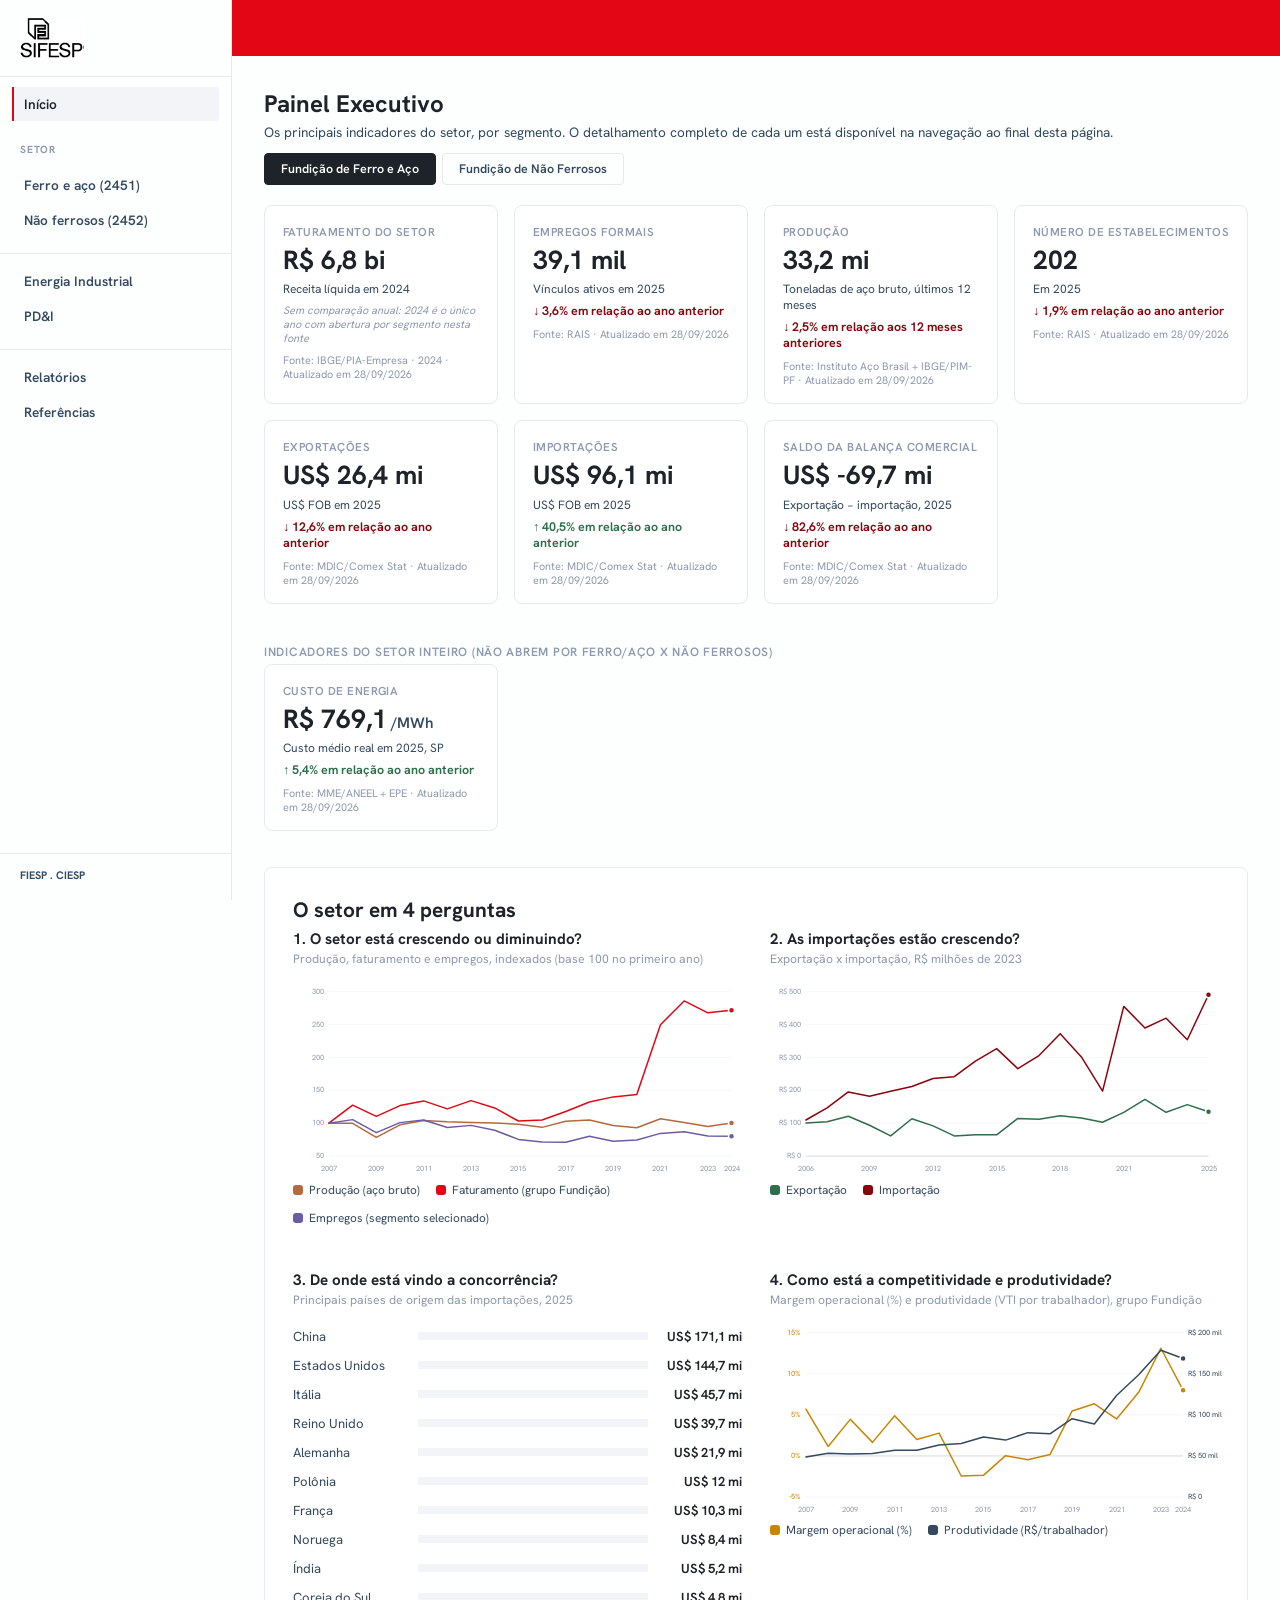
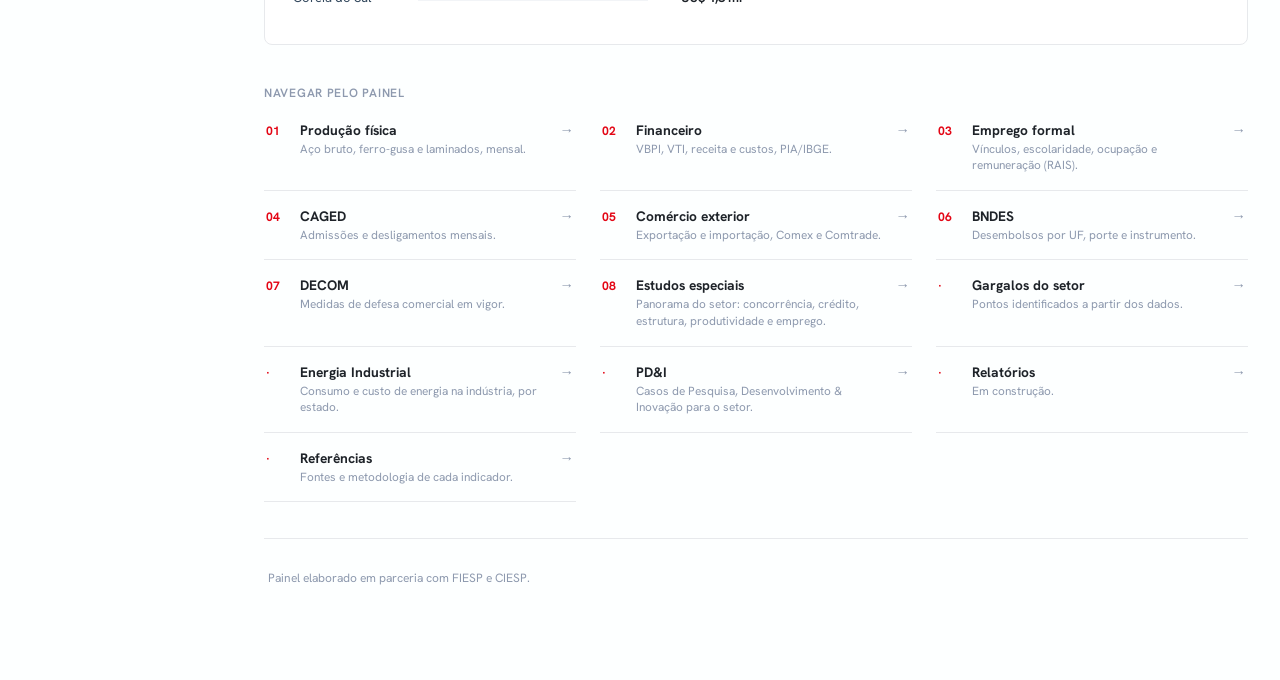
==== index.html @ 735c7531 "Produção física do 2452 passa a ser alumínio primário (ABAL), não aço Antes, a seção "01 Produção fí" ====
<!doctype html>
<html lang="pt-BR">
<head>
<meta charset="utf-8">
<meta name="viewport" content="width=device-width, initial-scale=1">
<title>Painel do Setor de Fundição (CNAE 2451/2452)</title>
<meta name="description" content="Painel executivo do setor de fundição no Brasil: produção, emprego, financeiro, comércio exterior, energia, BNDES e DECOM.">
<link rel="stylesheet" href="css/style.css">
</head>
<body>

<div class="app-shell">
<aside class="sidebar">
  <div class="sidebar-brand">
    <img src="assets/logos/logo-sifesp.png" alt="SIFESP">
  </div>

  <nav class="sidebar-nav" id="view-tabs" role="tablist" aria-label="Navegação principal">
    <button type="button" data-view="home" class="active" role="tab" aria-selected="true">Início</button>
  </nav>

  <div class="sidebar-section-label">Setor</div>
  <nav class="sidebar-nav sidebar-nav-sector" id="sector-tabs" role="tablist" aria-label="Setor">
    <button type="button" data-view="2451" role="tab" aria-selected="false">Ferro e aço (2451)</button>
    <button type="button" data-view="2452" role="tab" aria-selected="false">Não ferrosos (2452)</button>
  </nav>

  <div class="sidebar-section-label" id="section-nav-label">Nesta seção</div>
  <nav class="sidebar-nav sidebar-nav-sections" id="section-nav">
    <button type="button" data-target="block-producao">01 · Produção física</button>
    <button type="button" data-target="block-financeiro">02 · Financeiro</button>
    <button type="button" data-target="block-emprego">03 · Emprego formal</button>
    <button type="button" data-target="block-caged">04 · CAGED</button>
    <button type="button" data-target="block-comex">05 · Comércio exterior</button>
    <button type="button" data-target="block-bndes">06 · BNDES</button>
    <button type="button" data-target="block-decom">07 · DECOM</button>
    <button type="button" data-target="block-estudos-especiais">08 · Estudos especiais</button>
    <button type="button" data-target="block-gargalos">Gargalos do setor</button>
  </nav>

  <nav class="sidebar-nav sidebar-nav-foot" id="foot-tabs-top" role="tablist" aria-label="Outras seções">
    <button type="button" data-view="energia-industrial" role="tab" aria-selected="false">Energia Industrial</button>
    <button type="button" data-view="pdi" role="tab" aria-selected="false">PD&amp;I</button>
  </nav>

  <div class="sidebar-section-label" id="pdi-section-nav-label">Nesta seção</div>
  <nav class="sidebar-nav sidebar-nav-sections" id="pdi-section-nav">
    <button type="button" data-target="pdi-fundicao">01 · Fundição</button>
  </nav>

  <nav class="sidebar-nav sidebar-nav-foot" id="foot-tabs-bottom" role="tablist" aria-label="Mais seções">
    <button type="button" data-view="relatorios" role="tab" aria-selected="false">Relatórios</button>
    <button type="button" data-view="referencias" role="tab" aria-selected="false">Referências</button>
  </nav>

  <div class="sidebar-credit"><strong>FIESP . CIESP</strong></div>
</aside>

<div class="main-col">
<header class="site-header"></header>

<div class="wrap">

<div id="home-view">
  <div class="exec-header">
    <div>
      <h1>Painel Executivo</h1>
      <p>Os principais indicadores do setor, por segmento. O detalhamento completo de cada um está disponível na navegação ao final desta página.</p>
    </div>
    <div class="exec-seg-toggle" id="exec-seg-toggle" role="tablist" aria-label="Segmento do Painel Executivo">
      <button type="button" class="exec-seg-btn" data-seg="2451" role="tab">Fundição de Ferro e Aço</button>
      <button type="button" class="exec-seg-btn" data-seg="2452" role="tab">Fundição de Não Ferrosos</button>
    </div>
  </div>

  <div class="kpi-grid" id="exec-kpi-grid"></div>

  <div class="exec-menu-title">Indicadores do setor inteiro (não abrem por ferro/aço x não ferrosos)</div>
  <div class="kpi-grid" id="exec-kpi-grid-geral"></div>

  <div class="section" id="exec-charts-section">
    <div class="section-header"><h2>O setor em 4 perguntas</h2></div>
    <div class="exhibit-grid">
      <div class="exhibit">
        <div id="exec-chart-crescimento"></div>
        <div class="exhibit-caption">
          <div class="exhibit-title">1. O setor está crescendo ou diminuindo?</div>
          <div class="exhibit-sub">Produção, faturamento e empregos, indexados (base 100 no primeiro ano)</div>
        </div>
      </div>
      <div class="exhibit">
        <div id="exec-chart-comex"></div>
        <div class="exhibit-caption">
          <div class="exhibit-title">2. As importações estão crescendo?</div>
          <div class="exhibit-sub">Exportação x importação, R$ milhões de 2023</div>
        </div>
      </div>
      <div class="exhibit">
        <div id="exec-chart-paises-imp"></div>
        <div class="exhibit-caption">
          <div class="exhibit-title">3. De onde está vindo a concorrência?</div>
          <div class="exhibit-sub" id="exec-chart-paises-imp-sub">Principais países de origem das importações</div>
        </div>
      </div>
      <div class="exhibit">
        <div id="exec-chart-margem"></div>
        <div class="exhibit-caption">
          <div class="exhibit-title">4. Como está a competitividade e produtividade?</div>
          <div class="exhibit-sub">Margem operacional (%) e produtividade (VTI por trabalhador), grupo Fundição</div>
        </div>
      </div>
    </div>
  </div>

  <div class="exec-menu-title">Navegar pelo painel</div>
  <div class="sector-section-list" id="exec-nav-menu"></div>
</div><!-- /#home-view -->

<div id="data-view" hidden>

  <div class="sector-summary" id="sector-summary">
    <div class="sector-section-list" id="sector-section-list"></div>
  </div>

  <!-- ============ 01. PRODUÇÃO FÍSICA ============ -->
  <section class="section" id="block-producao">
    <div class="section-header">
      <span class="section-num">01</span>
      <h2>Produção física</h2>
      <a class="section-download" id="download-producao" href="data/downloads/Producao_Fisica_2451.xlsx" download>⬇ Baixar dados (Excel)</a>
    </div>
    <p class="section-note" id="producao-section-note">Dado nacional (IBGE/PIM-PF e Instituto Aço Brasil), sem abertura por estado.</p>
    <div class="caption-meta" id="section-caption-producao"></div>
    <div class="block-filter">
      <div class="block-filter-item">
        <span>Período</span>
        <select id="producao-lo-select"></select>
        <span class="period-dash">–</span>
        <select id="producao-hi-select"></select>
      </div>
      <button type="button" class="block-filter-clear" id="producao-clear">Limpar</button>
    </div>
    <div class="exhibit-grid">
      <div class="exhibit">
        <div id="chart-producao-acogusa"></div>
        <div class="exhibit-caption">
          <div class="exhibit-title" id="producao-acogusa-title">Aço bruto, ferro-gusa e laminados</div>
          <div class="exhibit-sub" id="producao-acogusa-sub">Toneladas por mês, Instituto Aço Brasil. Ferro-gusa só a partir de fev/09</div>
        </div>
      </div>
      <div class="exhibit">
        <div id="chart-producao-dessaz"></div>
        <div class="exhibit-caption">
          <div class="exhibit-title" id="producao-dessaz-title">Aço bruto: mês a mês vs. sem efeito sazonal</div>
          <div class="exhibit-sub" id="producao-dessaz-sub">Toneladas / mês. "Sem efeito sazonal" remove variações que se repetem todo ano (ex: férias, fim de ano), pra comparar mês a mês sem esse ruído</div>
        </div>
      </div>
      <div class="exhibit">
        <div id="chart-producao-indice"></div>
        <div class="exhibit-caption">
          <div class="exhibit-title">Índice de produção da metalurgia</div>
          <div class="exhibit-sub">Base 100, recessões (CODACE/FGV) sombreadas. Indústria de metalurgia como um todo (IBGE), não é exclusivo de ferro/aço ou não ferrosos</div>
        </div>
      </div>
      <div class="exhibit" id="producao-razao-wrap">
        <div id="chart-producao-razao"></div>
        <div class="exhibit-caption">
          <div class="exhibit-title">Razão laminados / aço bruto</div>
          <div class="exhibit-sub">%, mensal</div>
        </div>
      </div>
    </div>
    <div class="exhibit-block">
      <div id="table-producao"></div>
      <div class="exhibit-caption">
        <div class="exhibit-title" id="producao-table-title">Produção física mensal, série completa</div>
        <div class="exhibit-sub" id="producao-table-sub">Instituto Aço Brasil, mais recente primeiro, clique no cabeçalho para ordenar</div>
      </div>
    </div>
  </section>

  <!-- ============ 02. FINANCEIRO ============ -->
  <section class="section" id="block-financeiro">
    <div class="section-header">
      <span class="section-num">02</span>
      <h2>Financeiro</h2>
      <a class="section-download" href="data/downloads/Financeiro.xlsx" download>⬇ Baixar dados (Excel)</a>
    </div>
    <p class="section-note">Fonte: IBGE/PIA-Empresa, 2007–2024, sempre em série completa (sem filtro de período). A base "Fundição" (24.5) reúne 2451+2452 sem abertura entre eles; "Metalurgia" (24) é o grupo mais amplo.</p>
    <div class="caption-meta" id="section-caption-financeiro"></div>
    <div class="exhibit-grid">
      <div class="exhibit">
        <div id="chart-financeiro-vbpi-vti"></div>
        <div class="exhibit-caption">
          <div class="exhibit-title">VBPI x VTI</div>
          <div class="exhibit-sub">Grupo Fundição (24.5), R$ mil, eixos independentes</div>
        </div>
      </div>
      <div class="exhibit">
        <div id="chart-financeiro-participacao"></div>
        <div class="exhibit-caption">
          <div class="exhibit-title">Participação da Fundição na Metalurgia</div>
          <div class="exhibit-sub">% da receita líquida de 24.5 dentro de 24</div>
        </div>
      </div>
      <div class="exhibit">
        <div id="chart-financeiro-produtividade"></div>
        <div class="exhibit-caption">
          <div class="exhibit-title">Produtividade</div>
          <div class="exhibit-sub">VTI / pessoal ocupado (R$ mil por trabalhador)</div>
        </div>
      </div>
      <div class="exhibit">
        <div id="chart-financeiro-receita-custos"></div>
        <div class="exhibit-caption">
          <div class="exhibit-title">Receita líquida x custos totais</div>
          <div class="exhibit-sub">Grupo Fundição (24.5), anual</div>
        </div>
      </div>
      <div class="exhibit">
        <div id="chart-financeiro-waterfall"></div>
        <div class="exhibit-caption">
          <div class="exhibit-title" id="financeiro-waterfall-title">Decomposição de custos</div>
          <div class="exhibit-sub">Matérias-primas + pessoal + outros = custo total</div>
        </div>
      </div>
    </div>
    <div class="exhibit-block">
      <div id="table-financeiro"></div>
      <div class="exhibit-caption">
        <div class="exhibit-title">Indicadores financeiros anuais, Fundição (24.5)</div>
        <div class="exhibit-sub">2007–2024, valores correntes, clique no cabeçalho para ordenar</div>
      </div>
    </div>
    <div class="exhibit-block">
      <div id="table-financeiro-por-cnae"></div>
      <div class="exhibit-caption">
        <div class="exhibit-title">Ferro e aço (2451) x Não ferrosos (2452)</div>
        <div class="exhibit-sub">2024, valores correntes — primeira vez com essa abertura por classe (demais anos só têm o grupo 24.5 combinado)</div>
      </div>
    </div>
  </section>

  <!-- ============ 03. EMPREGO FORMAL (RAIS) ============ -->
  <section class="section" id="block-emprego">
    <div class="section-header">
      <span class="section-num">03</span>
      <h2>Emprego formal (RAIS)</h2>
      <a class="section-download" id="download-emprego" href="data/downloads/Emprego_2451.xlsx" download>⬇ Baixar dados (Excel)</a>
    </div>
    <p class="section-note">A partir de 2022 a metodologia de coleta mudou (base eSocial); perfis detalhados (escolaridade, ocupação, tempo de emprego) têm quebra de série entre 2021 e 2022. Clique numa barra do ranking por UF para adicionar aquele estado ao filtro abaixo.</p>
    <div class="caption-meta" id="section-caption-emprego"></div>
    <div class="block-filter">
      <div class="block-filter-item">
        <span>Período</span>
        <select id="emprego-lo-select"></select>
        <span class="period-dash">–</span>
        <select id="emprego-hi-select"></select>
      </div>
      <div class="block-filter-item">
        <span>Estados</span>
        <div class="multiselect" id="emprego-uf-multiselect">
          <button type="button" class="multiselect-btn" id="emprego-uf-btn" aria-haspopup="listbox" aria-expanded="false"></button>
          <div class="multiselect-panel" id="emprego-uf-panel" hidden></div>
        </div>
      </div>
      <button type="button" class="block-filter-clear" id="emprego-clear">Limpar</button>
    </div>
    <div class="exhibit-grid">
      <div class="exhibit">
        <div id="chart-emprego-rais"></div>
        <div class="exhibit-caption">
          <div class="exhibit-title">Vínculos empregatícios por ano</div>
          <div class="exhibit-sub">RAIS, 2006 a 2025</div>
        </div>
      </div>
      <div class="exhibit">
        <div id="rank-emprego-uf"></div>
        <div class="exhibit-caption">
          <div class="exhibit-title">Ranking de vínculos por UF</div>
          <div class="exhibit-sub" id="emprego-uf-sub">Ano mais recente</div>
        </div>
      </div>
      <div class="exhibit">
        <div id="chart-emprego-razao"></div>
        <div class="exhibit-caption">
          <div class="exhibit-title">Tamanho médio do estabelecimento</div>
          <div class="exhibit-sub">Vínculos por estabelecimento</div>
        </div>
      </div>
      <div class="exhibit">
        <div id="rank-emprego-escolaridade"></div>
        <div class="exhibit-caption">
          <div class="exhibit-title">Escolaridade, retrato</div>
          <div class="exhibit-sub" id="emprego-escolaridade-sub">Retrato do último ano</div>
        </div>
      </div>
      <div class="exhibit">
        <div id="rank-emprego-ocupacao"></div>
        <div class="exhibit-caption">
          <div class="exhibit-title">Principais ocupações</div>
          <div class="exhibit-sub" id="emprego-ocupacao-sub">Retrato do último ano</div>
        </div>
      </div>
      <div class="exhibit">
        <div id="chart-emprego-tempo"></div>
        <div class="exhibit-caption">
          <div class="exhibit-title">Tempo de emprego</div>
          <div class="exhibit-sub">Curta duração (&lt;12m) x longa duração (≥12m)</div>
        </div>
      </div>
      <div class="exhibit">
        <div id="chart-emprego-remuneracao"></div>
        <div class="exhibit-caption">
          <div class="exhibit-title">Remuneração média: nominal x real</div>
          <div class="exhibit-sub">Real deflacionado pelo IPCA (dezembro de cada ano)</div>
        </div>
      </div>
      <div class="exhibit">
        <div id="chart-emprego-tamanho"></div>
        <div class="exhibit-caption">
          <div class="exhibit-title">Composição por faixa de tamanho</div>
          <div class="exhibit-sub">Vínculos por porte de estabelecimento, ao longo do tempo</div>
        </div>
      </div>
      <div class="exhibit">
        <div id="chart-emprego-escolaridade-evolucao"></div>
        <div class="exhibit-caption">
          <div class="exhibit-title">Escolaridade, evolução</div>
          <div class="exhibit-sub">Composição ao longo do tempo</div>
        </div>
      </div>
      <div class="exhibit">
        <div id="chart-emprego-ocupacao-donut"></div>
        <div class="exhibit-caption">
          <div class="exhibit-title">Top ocupações vs. outras</div>
          <div class="exhibit-sub">Participação no total de vínculos</div>
        </div>
      </div>
    </div>
    <div class="exhibit-block">
      <div id="table-emprego-uf"></div>
      <div class="exhibit-caption">
        <div class="exhibit-title">Vínculos por UF, todos os estados</div>
        <div class="exhibit-sub" id="emprego-uf-table-sub">Ano mais recente</div>
      </div>
    </div>
    <div class="exhibit-block">
      <div id="table-emprego-ocupacao-detalhada"></div>
      <div class="exhibit-caption">
        <div class="exhibit-title">Ocupações detalhadas, retrato do último ano</div>
        <div class="exhibit-sub" id="emprego-ocupacao-detalhada-sub">RAIS, sem agrupamento (mais granular que o ranking acima), clique no cabeçalho para ordenar</div>
      </div>
    </div>
  </section>

  <!-- ============ 04. CAGED ============ -->
  <section class="section" id="block-caged">
    <div class="section-header">
      <span class="section-num">04</span>
      <h2>CAGED: dinâmica de curto prazo</h2>
      <a class="section-download" id="download-caged" href="data/downloads/CAGED_2451.xlsx" download>⬇ Baixar dados (Excel)</a>
    </div>
    <p class="section-note" id="caged-coverage-note">Dado mês a mês (admissões e desligamentos) — mais detalhado no tempo do que a RAIS, que só fecha uma vez por ano.</p>
    <div class="caption-meta" id="section-caption-caged"></div>
    <div class="block-filter">
      <div class="block-filter-item">
        <span>Período</span>
        <select id="caged-lo-select"></select>
        <span class="period-dash">–</span>
        <select id="caged-hi-select"></select>
      </div>
      <div class="block-filter-item">
        <span>Estados</span>
        <div class="multiselect" id="caged-uf-multiselect">
          <button type="button" class="multiselect-btn" id="caged-uf-btn" aria-haspopup="listbox" aria-expanded="false"></button>
          <div class="multiselect-panel" id="caged-uf-panel" hidden></div>
        </div>
      </div>
      <button type="button" class="block-filter-clear" id="caged-clear">Limpar</button>
    </div>
    <div class="exhibit-grid">
      <div class="exhibit">
        <div id="chart-caged-saldo"></div>
        <div class="exhibit-caption">
          <div class="exhibit-title">Saldo líquido mensal</div>
          <div class="exhibit-sub">Admissões − desligamentos</div>
        </div>
      </div>
      <div class="exhibit">
        <div id="chart-caged-movimentacao"></div>
        <div class="exhibit-caption">
          <div class="exhibit-title">Admissões x desligamentos</div>
          <div class="exhibit-sub">Valores absolutos por mês</div>
        </div>
      </div>
      <div class="exhibit">
        <div id="chart-caged-tipo"></div>
        <div class="exhibit-caption">
          <div class="exhibit-title">Composição dos desligamentos</div>
          <div class="exhibit-sub">Por tipo de movimentação, período todo</div>
        </div>
      </div>
      <div class="exhibit">
        <div id="chart-caged-massa-salarial"></div>
        <div class="exhibit-caption">
          <div class="exhibit-title">Massa salarial mensal</div>
          <div class="exhibit-sub">Soma dos salários de admitidos/desligados no mês, até dez/2019</div>
        </div>
        <p class="filter-note">Série descontinuada em dez/2019: a partir de jan/2020 esse campo cai ~98% na fonte e não se recupera — provável efeito da transição pro novo CAGED (eSocial), não uma queda real na massa salarial do setor. O saldo de contratações ao lado, da mesma fonte, não mostra essa quebra.</p>
      </div>
      <div class="exhibit">
        <div id="chart-caged-massa-salarial-novo"></div>
        <div class="exhibit-caption">
          <div class="exhibit-title">Massa salarial mensal (novo CAGED)</div>
          <div class="exhibit-sub">A partir de jan/2020, escala própria — não comparável ao gráfico anterior</div>
        </div>
        <p class="filter-note">Mesma métrica, metodologia diferente da fonte (novo CAGED/eSocial) e ~2 ordens de grandeza menor. Mostrado em escala própria só pra não deixar esse período sem nenhum retrato.</p>
      </div>
      <div class="exhibit">
        <div id="rank-caged-saldo-uf"></div>
        <div class="exhibit-caption">
          <div class="exhibit-title">Saldo acumulado por UF</div>
          <div class="exhibit-sub">Somado no período coberto pelo CAGED</div>
        </div>
      </div>
    </div>
    <div class="exhibit-block">
      <div id="table-caged-uf"></div>
      <div class="exhibit-caption">
        <div class="exhibit-title">Saldo líquido acumulado por UF, todos os estados</div>
        <div class="exhibit-sub">Somado no período selecionado no filtro acima</div>
      </div>
    </div>
  </section>

  <!-- ============ 05. COMÉRCIO EXTERIOR ============ -->
  <section class="section" id="block-comex">
    <div class="section-header">
      <span class="section-num">05</span>
      <h2>Comércio exterior</h2>
      <a class="section-download" id="download-comex" href="data/downloads/Comercio_Exterior_2451.xlsx" download>⬇ Baixar dados (Excel)</a>
    </div>
    <p class="section-note">O gráfico de exportação x importação segue o estado escolhido abaixo (ou clique numa barra do ranking por UF para trocar).</p>
    <div class="caption-meta" id="section-caption-comex"></div>
    <p class="filter-note" id="comex-metodologia-note" style="display:none"></p>
    <div class="block-filter">
      <div class="block-filter-item">
        <span>Período</span>
        <select id="comex-lo-select"></select>
        <span class="period-dash">–</span>
        <select id="comex-hi-select"></select>
      </div>
      <div class="block-filter-item">
        <span>Estado</span>
        <select id="comex-uf-select"></select>
      </div>
      <button type="button" class="block-filter-clear" id="comex-clear">Limpar</button>
    </div>
    <div class="exhibit-grid">
      <div class="exhibit">
        <div id="chart-comex-balanca"></div>
        <div class="exhibit-caption">
          <div class="exhibit-title">Balança comercial</div>
          <div class="exhibit-sub" id="comex-balanca-sub">Exportação, importação e saldo, em milhões de R$ de 2023, Brasil</div>
        </div>
      </div>
      <div class="exhibit">
        <div id="chart-comex-brasil"></div>
        <div class="exhibit-caption">
          <div class="exhibit-title">Exportação x importação</div>
          <div class="exhibit-sub" id="comex-foco-sub">US$ FOB por ano, estado em foco</div>
        </div>
        <p class="filter-note" id="comex-uf-note"></p>
      </div>
      <div class="exhibit">
        <div id="chart-comex-brasil-kg"></div>
        <div class="exhibit-caption">
          <div class="exhibit-title">Exportação x importação</div>
          <div class="exhibit-sub">Brasil, quilograma líquido por ano</div>
        </div>
      </div>
      <div class="exhibit">
        <div id="chart-comex-participacao-mundial"></div>
        <div class="exhibit-caption">
          <div class="exhibit-title">Participação do Brasil no mundo</div>
          <div class="exhibit-sub">% das exportações mundiais do setor (Comtrade)</div>
        </div>
      </div>
      <div class="exhibit">
        <div id="chart-comex-mundo"></div>
        <div class="exhibit-caption">
          <div class="exhibit-title">Brasil no comércio mundial</div>
          <div class="exhibit-sub">Contexto global (Comtrade), eixos independentes (Brasil em milhões, mundo em bilhões)</div>
        </div>
      </div>
      <div class="exhibit">
        <div id="chart-comex-top-paises-tempo"></div>
        <div class="exhibit-caption">
          <div class="exhibit-title">Top destinos de exportação</div>
          <div class="exhibit-sub">Participação por país ao longo do tempo</div>
        </div>
      </div>
      <div class="exhibit">
        <div id="chart-comex-top-paises-imp-tempo"></div>
        <div class="exhibit-caption">
          <div class="exhibit-title">Top origens de importação</div>
          <div class="exhibit-sub">Participação por país ao longo do tempo</div>
        </div>
      </div>
      <div class="exhibit">
        <div id="rank-comex-paises"></div>
        <div class="exhibit-caption">
          <div class="exhibit-title">Principais destinos de exportação</div>
          <div class="exhibit-sub" id="comex-paises-sub">Para onde o Brasil mais exporta, último ano completo</div>
        </div>
      </div>
      <div class="exhibit">
        <div id="rank-comex-paises-imp"></div>
        <div class="exhibit-caption">
          <div class="exhibit-title">Principais origens de importação</div>
          <div class="exhibit-sub" id="comex-paises-imp-sub">De onde o Brasil mais importa, último ano completo</div>
        </div>
      </div>
      <div class="exhibit">
        <div id="rank-comex-uf"></div>
        <div class="exhibit-caption">
          <div class="exhibit-title">Ranking de exportação por UF</div>
          <div class="exhibit-sub" id="comex-uf-rank-sub">UF de origem do produto, último ano completo. Clique numa barra para trocar o foco.</div>
        </div>
      </div>
    </div>
    <div class="exhibit-block">
      <div id="table-comex-paises"></div>
      <div class="exhibit-caption">
        <div class="exhibit-title">Exportação e importação por país parceiro</div>
        <div class="exhibit-sub" id="comex-paises-table-sub">Ano mais recente</div>
      </div>
    </div>
    <div class="exhibit-block">
      <div id="table-comex-uf"></div>
      <div class="exhibit-caption">
        <div class="exhibit-title">Exportação e importação por UF de origem do produto</div>
        <div class="exhibit-sub" id="comex-uf-table-sub">Ano mais recente</div>
      </div>
    </div>
    <div class="exhibit-block" id="comex-ncm-wrap">
      <h4 style="font-size:0.75rem;margin:12px 0 4px;color:var(--text-primary);text-transform:uppercase;letter-spacing:0.06em;">Produtos e preço médio</h4>
      <p class="section-note" style="margin-bottom:16px;" id="comex-ncm-note">Preço médio = valor exportado ou importado dividido pelo peso líquido, por código NCM.</p>
    </div>
    <div class="exhibit-grid">
      <div class="exhibit">
        <div id="table-comex-ncm-exp"></div>
        <div class="exhibit-caption">
          <div class="exhibit-title">Principais produtos exportados</div>
          <div class="exhibit-sub" id="comex-ncm-exp-sub">Por código NCM, ano mais recente completo</div>
        </div>
      </div>
      <div class="exhibit">
        <div id="table-comex-ncm-imp"></div>
        <div class="exhibit-caption">
          <div class="exhibit-title">Principais produtos importados</div>
          <div class="exhibit-sub" id="comex-ncm-imp-sub">Por código NCM, ano mais recente completo</div>
        </div>
      </div>
      <div class="exhibit">
        <div id="chart-comex-preco-medio"></div>
        <div class="exhibit-caption">
          <div class="exhibit-title">Preço médio ao longo do tempo</div>
          <div class="exhibit-sub">US$ por quilo, exportação x importação</div>
        </div>
      </div>
    </div>
  </section>

  <!-- ============ 06. BNDES ============ -->
  <section class="section" id="block-bndes">
    <div class="section-header">
      <span class="section-num">06</span>
      <h2>BNDES</h2>
      <a class="section-download" id="download-bndes" href="data/downloads/BNDES_2451.xlsx" download>⬇ Baixar dados (Excel)</a>
    </div>
    <p class="section-note">Desembolsos já são específicos do segmento selecionado (2451/2452). Sempre em série completa (2002-2026), sem filtro de período ou estado — o BNDES não desembolsa o mesmo valor em todo estado, então o ranking por UF abaixo já mostra o retrato real, sem precisar recortar por período.</p>
    <div class="caption-meta" id="section-caption-bndes"></div>
    <div class="exhibit-grid">
      <div class="exhibit">
        <div id="chart-bndes-ano"></div>
        <div class="exhibit-caption">
          <div class="exhibit-title">Desembolsos do BNDES</div>
          <div class="exhibit-sub">Total nacional por ano</div>
        </div>
      </div>
      <div class="exhibit">
        <div id="rank-bndes-uf"></div>
        <div class="exhibit-caption">
          <div class="exhibit-title">Ranking por estado</div>
          <div class="exhibit-sub">Acumulado no período todo</div>
        </div>
      </div>
      <div class="exhibit">
        <div id="chart-bndes-porte"></div>
        <div class="exhibit-caption">
          <div class="exhibit-title">Desembolso por porte ao longo do tempo</div>
          <div class="exhibit-sub">Composição anual: grande, média, pequena, micro</div>
        </div>
      </div>
      <div class="exhibit">
        <div id="chart-bndes-concentracao"></div>
        <div class="exhibit-caption">
          <div class="exhibit-title">Concentração por porte</div>
          <div class="exhibit-sub" id="bndes-concentracao-sub">Acumulado no período todo</div>
        </div>
      </div>
    </div>
    <div class="exhibit-block">
      <div id="table-bndes"></div>
      <div class="exhibit-caption">
        <div class="exhibit-title">Desembolsos por ano, porte e instrumento</div>
        <div class="exhibit-sub">Clique no cabeçalho para ordenar, mostrando os maiores primeiro</div>
      </div>
    </div>
    <div class="exhibit-block">
      <div id="table-bndes-uf"></div>
      <div class="exhibit-caption">
        <div class="exhibit-title">Desembolsos por UF, todos os estados</div>
        <div class="exhibit-sub">Acumulado no período todo</div>
      </div>
    </div>
  </section>

  <!-- ============ 07. DECOM ============ -->
  <section class="section" id="block-decom">
    <div class="section-header">
      <span class="section-num">07</span>
      <h2>DECOM</h2>
      <a class="section-download" href="data/downloads/DECOM_2451.xlsx" download>⬇ Baixar dados (Excel)</a>
    </div>
    <p class="section-note">Fonte: DECOM/GECEX. Base específica de ferro e aço (2451); não há processos catalogados para não ferrosos (2452) nesta fonte.</p>
    <div class="caption-meta" id="section-caption-decom"></div>
    <div class="exhibit-block" id="decom-wrap">
      <div id="table-decom"></div>
      <div class="exhibit-caption">
        <div class="exhibit-title">Processos de defesa comercial</div>
        <div class="exhibit-sub">NCM, país, status e resolução de referência</div>
      </div>
      <p class="decom-highlight" id="decom-highlight"></p>
    </div>
    <p class="filter-note" id="decom-not-available" style="display:none">Não há medidas de defesa comercial específicas para não ferrosos (2452) nesta base; a tabela acima é de ferro e aço (2451).</p>
  </section>

  <!-- ============ 08. ESTUDOS ESPECIAIS ============ -->
  <section class="section" id="block-estudos-especiais">
    <div class="section-header">
      <span class="section-num">08</span>
      <h2>Estudos especiais</h2>
    </div>
    <p class="section-note">Panorama do setor, com os mesmos dados usados no restante deste painel (RAIS, Comex, BNDES, PIA/IBGE).</p>
    <div class="caption-meta" id="section-caption-estudos-especiais"></div>

    <div class="pdi-cta">
      <h4>Panorama do setor</h4>
      <p class="pdi-note" id="ee-sumario-texto"></p>
      <ul class="pdi-list" id="ee-sumario-bullets"></ul>
    </div>

    <h4>Exposição à concorrência chinesa</h4>
    <p class="pdi-note" id="ee-analise-china"></p>
    <div class="exhibit-block">
      <div id="ee-chart-exposicao-china"></div>
      <div class="exhibit-caption">
        <div class="exhibit-title">Exposição ao choque de importação chinesa, por estado</div>
        <div class="exhibit-sub">Peso do estado no emprego do setor x variação da participação chinesa nas importações, do primeiro ao último ano disponível</div>
      </div>
    </div>
    <p class="pdi-note" id="ee-evidence-china"></p>

    <h4>Crédito, investimento e emprego</h4>
    <p class="pdi-note" id="ee-analise-bndes"></p>
    <div class="exhibit-block">
      <div id="ee-chart-bndes-percapita"></div>
      <div class="exhibit-caption">
        <div class="exhibit-title">Desembolso do BNDES por vínculo, por estado</div>
        <div class="exhibit-sub">Acumulado 2002-2026 dividido pelos vínculos do ano mais recente, só estados com desembolso registrado</div>
      </div>
    </div>
    <p class="pdi-note" id="ee-evidence-bndes"></p>

    <h4>Estrutura do setor: porte e exportação</h4>
    <p class="pdi-note" id="ee-analise-melitz"></p>
    <div class="exhibit-grid">
      <div class="exhibit">
        <div id="ee-chart-porte"></div>
        <div class="exhibit-caption">
          <div class="exhibit-title">Estabelecimentos por porte</div>
          <div class="exhibit-sub">Ano mais recente disponível na RAIS</div>
        </div>
      </div>
      <div class="exhibit">
        <div id="ee-chart-export-uf"></div>
        <div class="exhibit-caption">
          <div class="exhibit-title">Quem exporta: estados com maior valor exportado</div>
          <div class="exhibit-sub">US$ FOB, ano mais recente, só estados com exportação registrada</div>
        </div>
      </div>
    </div>
    <p class="pdi-note" id="ee-evidence-melitz"></p>

    <h4>Produtividade</h4>
    <p class="pdi-note" id="ee-analise-produtividade"></p>
    <div class="exhibit-block">
      <div id="ee-chart-produtividade"></div>
      <div class="exhibit-caption">
        <div class="exhibit-title">Produtividade da Fundição (24.5) ao longo do tempo</div>
        <div class="exhibit-sub">VTI por pessoal ocupado, PIA/IBGE. Fundição combina 2451+2452 nesta fonte.</div>
      </div>
    </div>
    <p class="pdi-note" id="ee-evidence-produtividade"></p>

    <h4>Produção e emprego no longo prazo</h4>
    <p class="pdi-note" id="ee-analise-rodrik"></p>
    <div class="exhibit-block">
      <div id="ee-chart-producao-emprego"></div>
      <div class="exhibit-caption">
        <div class="exhibit-title">Produção e emprego, indexados (base 100)</div>
        <div class="exhibit-sub">Emprego do setor (RAIS) x produção física da metalurgia (IBGE, nível de divisão, não exclusiva de 2451/2452)</div>
      </div>
    </div>
    <p class="pdi-note" id="ee-evidence-rodrik"></p>
  </section>

  <!-- ============ GARGALOS ============ -->
  <section class="section" id="block-gargalos">
    <div class="section-header">
      <h2>Gargalos do setor</h2>
    </div>
    <div class="gargalos-list" id="gargalos-grid"></div>
  </section>

  <p class="dataview-sources">Dados consolidados de fontes públicas (IBGE, RAIS/CAGED, MDIC/Comex Stat, UN Comtrade, BNDES, DECOM/GECEX).</p>

</div><!-- /#data-view -->

<!-- ============ ENERGIA INDUSTRIAL ============ -->
<div id="energia-industrial-view" hidden>
  <div class="filter-row" id="ei-filter-row">
    <div class="filter-row-inner">
      <div class="filter-group">
        <label id="ei-uf-label">Estados</label>
        <div class="multiselect" id="ei-uf-multiselect">
          <button type="button" class="multiselect-btn" id="ei-uf-btn" aria-haspopup="listbox" aria-expanded="false"></button>
          <div class="multiselect-panel" id="ei-uf-panel" hidden></div>
        </div>
      </div>
      <div class="filter-group">
        <label id="ei-cnae-label">Setores (CNAE)</label>
        <div class="multiselect" id="ei-cnae-multiselect">
          <button type="button" class="multiselect-btn" id="ei-cnae-btn" aria-haspopup="listbox" aria-expanded="false"></button>
          <div class="multiselect-panel" id="ei-cnae-panel" hidden></div>
        </div>
      </div>
      <div class="filter-group">
        <label for="ei-period-lo-select">Período</label>
        <select id="ei-period-lo-select"></select>
        <span class="period-dash">–</span>
        <select id="ei-period-hi-select"></select>
      </div>
      <div class="filter-group">
        <button type="button" class="table-export-btn" id="ei-clear-filters">Limpar filtros</button>
      </div>
    </div>
  </div>
  <section class="section">
    <div class="section-header">
      <h2>Energia Industrial: consumo e custo de energia na indústria de transformação</h2>
      <a class="section-download" href="data/downloads/Energia_Industrial.xlsx" download>⬇ Baixar dados (Excel)</a>
    </div>
    <p class="section-note">27 estados + Brasil, 24 divisões da indústria de transformação (CNAE 10 a 33), jan/2012 a abr/2026. Estados e setores são multi-seleção; clique numa barra do ranking ou da composição para adicionar aquele item ao filtro correspondente. Custo em R$ constantes (deflacionado por IPCA). Consumo: EPE. Custo de energia: MME/ANEEL, Informativo Tarifário do Setor Elétrico. Classificação: IBGE/CONCLA (CNAE). Metodologia completa na aba Referências.</p>
    <div class="exhibit-grid">
      <div class="exhibit">
        <div id="chart-ei-consumo"></div>
        <div class="exhibit-caption">
          <div class="exhibit-title">Consumo de energia ao longo do tempo</div>
          <div class="exhibit-sub" id="ei-consumo-sub">MWh por mês, por estado selecionado</div>
        </div>
      </div>
      <div class="exhibit">
        <div id="rank-ei-custo-estados"></div>
        <div class="exhibit-caption">
          <div class="exhibit-title" id="ei-ranking-custo-title">Ranking de estados por custo de energia</div>
          <div class="exhibit-sub" id="ei-ranking-custo-sub">R$/MWh, do mais barato ao mais caro, SP em destaque</div>
        </div>
      </div>
      <div class="exhibit">
        <div id="rank-ei-composicao"></div>
        <div class="exhibit-caption">
          <div class="exhibit-title" id="ei-composicao-title">Participação do setor no consumo industrial</div>
          <div class="exhibit-sub" id="ei-composicao-sub">%, por estado, SP em destaque</div>
        </div>
      </div>
      <div class="exhibit">
        <div id="chart-ei-custo-tempo"></div>
        <div class="exhibit-caption">
          <div class="exhibit-title">Custo de energia ao longo do tempo</div>
          <div class="exhibit-sub" id="ei-custo-tempo-sub">R$/MWh, por estado selecionado</div>
        </div>
      </div>
    </div>
    <div class="exhibit-block">
      <div id="table-ei-dados"></div>
      <div class="exhibit-caption">
        <div class="exhibit-title">Dados filtrados</div>
        <div class="exhibit-sub">UF, setor, mês, consumo, custo, gasto e participação. Clique no cabeçalho para ordenar.</div>
      </div>
    </div>
  </section>
</div><!-- /#energia-industrial-view -->

<!-- ============ PD&I ============ -->
<div id="pdi-view" hidden>
  <div class="section-header">
    <h2>Pesquisa, Desenvolvimento &amp; Inovação</h2>
  </div>
  <p class="pdi-intro">Casos setoriais construídos em cima dos dados já tratados neste painel, para apoiar conversas de venda de projetos de PD&amp;I com empresas do setor. Hoje cobre fundição (CNAE 2451 e 2452); a estrutura fica pronta para receber outros setores conforme o painel crescer.</p>

  <section class="section" id="pdi-fundicao">
    <div class="section-header">
      <span class="section-num">01</span>
      <h2>Fundição · CNAE 2451 e 2452</h2>
    </div>
    <p class="section-note">Os números abaixo vêm das mesmas bases usadas no restante do painel (Comex Stat, Comtrade, RAIS, CAGED, PIA/IBGE, BNDES e Energia Industrial). É um roteiro para conversar com o dono de uma fundição, não um relatório definitivo sobre a empresa dele.</p>

    <h4>O que está mudando lá fora</h4>
    <p class="pdi-note">Ferro e aço (2451) e não ferrosos (2452) estão vivendo momentos diferentes. O 2451 cresceu na exportação até 2022 e desde então perdeu força; é também o mais exposto à concorrência chinesa, que responde por 30% a 40% do que o Brasil importa nessa categoria. Já o 2452 vem de uma recuperação lenta e constante desde 2016, com a China pesando bem menos nas importações (entre 14% e 15%). Nos dois casos, a fatia do Brasil no comércio mundial de peças fundidas é pequena, e no não ferroso ela vem caindo ano após ano.</p>
    <div class="exhibit-grid">
      <div class="exhibit">
        <div id="pdi-chart-china"></div>
        <div class="exhibit-caption">
          <div class="exhibit-title">Importação vinda da China</div>
          <div class="exhibit-sub">% do total importado, por CNAE, Comex Stat</div>
        </div>
      </div>
      <div class="exhibit">
        <div id="pdi-chart-exportacao"></div>
        <div class="exhibit-caption">
          <div class="exhibit-title">Exportação: ferro e aço x não ferrosos</div>
          <div class="exhibit-sub">US$ FOB por ano, Comex Stat (2026 é ano parcial)</div>
        </div>
      </div>
      <div class="exhibit">
        <div id="pdi-chart-mundial"></div>
        <div class="exhibit-caption">
          <div class="exhibit-title">Participação do Brasil no comércio mundial</div>
          <div class="exhibit-sub">% das exportações mundiais de fundidos, Comtrade</div>
        </div>
      </div>
    </div>

    <h4>Onde a pressão aperta por dentro</h4>
    <p class="pdi-note">Quatro sinais internos merecem atenção de quem toca uma fundição hoje. O custo da energia na metalurgia paulista (tarifa média real da classe Industrial na região Sudeste) subiu cerca de 19% em termos reais (já descontada a inflação) entre o ponto mais baixo, em 2014, e a média de 2023 a 2025 — bem menos dramático do que os mais de 100% de alta nominal do período, que é em boa parte efeito de inflação acumulada. A escolaridade da mão de obra segue concentrada no ensino médio, com quase 30% dos vínculos ainda no fundamental, o que limita a velocidade de adoção de processos mais técnicos. O saldo de contratações do setor, que ainda era positivo em 2022, passou a ser negativo nos três anos seguintes, ou seja, o setor está fechando mais vagas do que abrindo. E a margem operacional da fundição, embora tenha melhorado em 2023, segue oscilando entre 4% e 13% ao longo da década, um sinal de fragilidade estrutural mais do que de folga.</p>
    <div class="exhibit-grid">
      <div class="exhibit">
        <div id="pdi-chart-energia"></div>
        <div class="exhibit-caption">
          <div class="exhibit-title">Custo da energia na metalurgia (SP)</div>
          <div class="exhibit-sub" id="pdi-chart-energia-sub">R$/MWh, média anual, Energia Industrial</div>
        </div>
      </div>
      <div class="exhibit">
        <div id="pdi-chart-escolaridade"></div>
        <div class="exhibit-caption">
          <div class="exhibit-title">Escolaridade da mão de obra</div>
          <div class="exhibit-sub">% dos vínculos, fundição (2451+2452), RAIS</div>
        </div>
      </div>
      <div class="exhibit">
        <div id="pdi-chart-saldo"></div>
        <div class="exhibit-caption">
          <div class="exhibit-title">Saldo de contratações por ano</div>
          <div class="exhibit-sub">Admissões menos desligamentos, fundição (2451+2452), CAGED</div>
        </div>
      </div>
      <div class="exhibit">
        <div id="pdi-chart-margem"></div>
        <div class="exhibit-caption">
          <div class="exhibit-title">Margem operacional</div>
          <div class="exhibit-sub">% da receita líquida, Fundição 24.5, PIA/IBGE</div>
        </div>
      </div>
    </div>

    <h4>O caminho de quem cresce</h4>
    <p class="pdi-note">Existe crédito disponível e relativamente barato para inovação (Nova Indústria Brasil, FINEP, EMBRAPII, além do próprio BNDES), mas ele está concentrado em poucas mãos: a maior parte do desembolso do BNDES para o setor vai para empresas de grande porte, e um pequeno grupo de estados concentra a maior parte do total. O gargalo não costuma ser falta de linha de crédito, e sim não ter um projeto técnico maduro o suficiente para captar esse recurso. É exatamente esse projeto que o CIESP ajuda a desenhar.</p>
    <div class="exhibit-grid">
      <div class="exhibit">
        <div id="pdi-chart-bndes"></div>
        <div class="exhibit-caption">
          <div class="exhibit-title">Desembolso do BNDES por porte</div>
          <div class="exhibit-sub">Acumulado 2002-2026, fundição (2451+2452)</div>
        </div>
      </div>
      <div class="exhibit">
        <div id="pdi-chart-funil"></div>
        <div class="exhibit-caption">
          <div class="exhibit-title">Onde um projeto de PD&amp;I costuma gerar ganho</div>
          <div class="exhibit-sub">Modelo ilustrativo, não é a projeção de nenhuma empresa específica</div>
        </div>
      </div>
    </div>

    <div class="pdi-cta">
      <h4>Como o CIESP entra</h4>
      <p class="pdi-note">Três frentes de projeto tendem a se pagar mais rápido e mostrar resultado mais cedo no caixa da fundição.</p>
      <ul class="pdi-list">
        <li>Eficiência energética nos fornos elétricos e a indução, medindo consumo e ajustando o processo.</li>
        <li>Redução de refugo e do tempo de try-out de moldes novos, incluindo impressão 3D de areia para lotes pequenos, que tira semanas do ciclo de desenvolvimento.</li>
        <li>Qualificação técnica para operar processos mais automatizados, reduzindo a dependência do operador que só ele sabe ajustar o forno.</li>
      </ul>
      <p class="pdi-note">Nos três casos, quem convence o dono da fundição é o número da própria empresa dele comparado ao setor, não um discurso genérico sobre inovação.</p>
    </div>
  </section>
</div><!-- /#pdi-view -->

<!-- ============ RELATÓRIOS ============ -->
<div id="relatorios-view" hidden>
  <div class="section-header">
    <h2>Relatórios</h2>
  </div>
  <p class="pdi-intro">Em construção.</p>
</div><!-- /#relatorios-view -->

<!-- ============ REFERÊNCIAS ============ -->
<div id="referencias-view" hidden>
  <div class="section-header">
    <h2>Referências: fontes e metodologia</h2>
  </div>
  <p class="pdi-intro">Esta seção documenta a origem de cada indicador, o período coberto e limitações técnicas relevantes. Cada fonte é marcada com o(s) setor(es) a que se aplica, para manter a rastreabilidade conforme novos setores forem adicionados ao painel.</p>
  <h4>Fontes por bloco</h4>
  <div class="pdi-table-wrap">
    <table class="pdi-table" id="referencias-table">
      <thead><tr><th>Setor</th><th>Bloco</th><th>Base de dados</th><th>Cobertura</th><th>Observação técnica</th></tr></thead>
      <tbody></tbody>
    </table>
  </div>
  <h4>Limitações gerais</h4>
  <p class="pdi-note">• RAIS: a partir de 2022 a metodologia de coleta mudou (base eSocial); os perfis detalhados (escolaridade, ocupação, tempo de emprego, massa salarial) têm uma quebra de série entre 2021 e 2022, por isso são tratados como retrato do último ano quando não há série completa.</p>
  <p class="pdi-note">• CAGED: cobre a janela indicada dinamicamente acima (calculada a partir dos dados carregados), com granularidade mensal por UF/CNAE.</p>
  <p class="pdi-note">• Comtrade (comércio mundial): classificação por código HS como proxy do CNAE, já que o Comtrade não reporta por CNAE. Usado apenas para contexto (Brasil x Mundo), não como número oficial de comércio exterior do Brasil; para isso, ver Comex (MDIC).</p>
  <p class="pdi-note">• Dados financeiros (PIA/IBGE): a base "Fundição 24.5" reúne 2451 e 2452 sem abertura entre eles; é usada nos dois segmentos com a mesma ressalva.</p>
  <p class="pdi-note">• DECOM: base específica de ferro e aço (2451); não há processos catalogados para não ferrosos (2452) nesta fonte.</p>
  <p class="pdi-note">• Produção física: a série de ferro-gusa só existe a partir de fev/2009 na fonte (Instituto Aço Brasil); antes disso, só aço bruto e laminados têm dado. Semiacabados só existe a partir de 1986.</p>
  <p class="pdi-note">• Energia Industrial — custo: o R$/MWh é a <strong>tarifa média realmente faturada</strong> da classe Industrial (não uma estimativa de modelo), publicada anualmente pelo Ministério de Minas e Energia com dados da ANEEL — MME, <em>Informativo Tarifário do Setor Elétrico</em> (edições 2023-2025) e <em>Informativo Gestão do Setor Elétrico</em> (edições 2017-2022), Tabela "Tarifa Média Faturada por Classe de Consumo e Região", disponíveis em gov.br/mme/pt-br/assuntos/secretarias/secretaria-nacional-energia-eletrica/publicacoes/informativo-setor-eletrico. É aberta por região (Norte, Nordeste, Centro-Oeste, Sudeste, Sul), não por estado nem por divisão CNAE — todo estado da mesma região e toda divisão CNAE compartilham o mesmo valor no mesmo mês. Anos sem edição publicada com essa tabela (2012-2016, 2018, 2020-2021, 2026) são interpolados linearmente entre os anos com dado real mais próximos, ou extrapolados pela variação do IPCA fora desse intervalo — nesses anos o valor é uma aproximação, não o dado publicado. A conta real de uma empresa específica ainda pode divergir dessa média (depende do subgrupo tarifário, do mercado livre ou cativo, e da bandeira tarifária do mês). Consumo (MWh): EPE, <em>Consumo Mensal de Energia Elétrica por Classe</em> (epe.gov.br/pt/publicacoes-dados-abertos/publicacoes/consumo-de-energia-eletrica).</p>
  <p class="pdi-note">• Deflação: onde indicado como "R$ constantes" ou "R$ de [ano]", o valor nominal foi multiplicado por um fator = IPCA médio do ano-base ÷ IPCA médio do ano da observação (série do IPCA: IBGE, Sistema Nacional de Índices de Preços ao Consumidor). Onde a série original é em US$ (comércio exterior), o fator inclui também a taxa de câmbio (PTAX venda, Banco Central) média do ano antes da correção pelo IPCA. É a mesma fórmula em todos os blocos deflacionados do painel (Energia Industrial; remuneração real, bloco Emprego formal).</p>
  <p class="pdi-note">• Todos os valores monetários estão em valores correntes (nominais), exceto onde explicitamente indicado como deflacionado (remuneração real no bloco Emprego formal; custo de energia no bloco Energia Industrial).</p>
</div><!-- /#referencias-view -->

<footer class="site-footer">
  <p id="footer-generated">Painel elaborado em parceria com FIESP e CIESP.</p>
</footer>

</div>
</div>
</div>

<script src="js/charts.js"></script>
<script src="js/main.js"></script>
</body>
</html>
---- css/style.css ----
/* Hanken Grotesk: alternativa gratuita à Moderat (grotesca neutra, mesma
   família de proporções), hospedada localmente, fonte variável 400-800. */
@font-face {
  font-family: "Hanken Grotesk";
  src: url("../assets/fonts/HankenGrotesk-Variable.woff2") format("woff2-variations"), url("../assets/fonts/HankenGrotesk-Variable.woff2") format("woff2");
  font-weight: 400 800;
  font-style: normal;
  font-display: swap;
}

:root {
  color-scheme: light;
  --surface-1:      #fdffff;
  --surface-2:      #f2f4f7; /* Cinza Névoa */
  --surface-card:   #ffffff;
  --text-primary:   #1e2329;
  --text-secondary: #34495e;
  --text-muted:     #8d99ae;
  --gridline:       #f2f4f7; /* Cinza Névoa */
  --baseline:       #c7cdd5;
  --border:         #e7e9ec;
  --good:           #2e6e49;
  --bad:            #8b040d;

  --accent:         #e30615; /* vermelho institucional — CTA, aba ativa, destaques */
  --accent-dark:    #8b040d; /* vermelho escuro — séries negativas, links */
  --navy:           #1e2329; /* header, tooltip, texto forte */

  --series-1: #1e2329; /* charcoal   - produção / linha principal */
  --series-2: #34495e; /* slate      - emprego */
  --series-3: #e30615; /* vermelho   - financeiro / destaque */
  --series-4: #2e6e49; /* verde      - comércio exterior (export) */
  --series-5: #6b5ca5; /* violeta    - energia */
  --series-6: #8b040d; /* marrom-vermelho - comércio exterior (import) / negativo */
  --series-7: #b46a3d; /* terracota */
  --series-8: #c98500; /* âmbar      - bndes / gargalos */

  --status-good: #2e6e49;
  --status-warning: #c98500;
  --status-serious: #b46a3d;
  --status-critical: #8b040d;

  --radius: 8px;
  --radius-sm: 4px;
  --shadow-card: none;
  --sidebar-w: 232px;
  --topbar-h: 56px;
}

* { box-sizing: border-box; }
html, body {
  margin: 0; padding: 0;
  background: var(--surface-1);
  color: var(--text-primary);
  font-family: "Hanken Grotesk", Arial, "Segoe UI", sans-serif;
  -webkit-font-smoothing: antialiased;
}
body { overflow-x: hidden; }

a { color: var(--accent-dark); }
a:hover { color: var(--accent); }

/* ---------- App shell: topbar + sidebar (estilo portal executivo) ---------- */
.app-shell { display: flex; min-height: 100vh; }

.sidebar {
  width: var(--sidebar-w);
  flex-shrink: 0;
  background: var(--surface-1);
  border-right: 1px solid var(--border);
  display: flex;
  flex-direction: column;
  position: sticky;
  top: 0;
  height: 100vh;
  overflow-y: auto;
}
.sidebar-brand {
  display: flex;
  align-items: center;
  gap: 10px;
  padding: 18px 20px;
  border-bottom: 1px solid var(--border);
}
.sidebar-brand img { height: 40px; width: auto; display: block; }

.sidebar-section-label {
  padding: 16px 20px 6px;
  font-size: 0.64rem;
  font-weight: 700;
  letter-spacing: 0.08em;
  text-transform: uppercase;
  color: var(--text-muted);
}

.sidebar-nav { padding: 6px 12px; display: flex; flex-direction: column; gap: 1px; }
.sidebar-nav:first-of-type { padding-top: 10px; }
.sidebar-nav button {
  display: flex; align-items: center; gap: 10px;
  background: none; border: none; border-left: 2px solid transparent; width: 100%; text-align: left;
  font: inherit; font-size: 0.85rem; font-weight: 600;
  color: var(--text-secondary);
  padding: 8px 10px; border-radius: 0 var(--radius-sm) var(--radius-sm) 0;
  cursor: pointer; transition: background .12s, color .12s, border-color .12s;
}
.sidebar-nav button:hover { background: var(--surface-2); color: var(--text-primary); }
.sidebar-nav button.active { background: var(--surface-2); color: var(--text-primary); border-left-color: var(--accent); }

.sidebar-nav-sections { padding-top: 2px; }
.sidebar-nav-sections button { font-size: 0.78rem; font-weight: 500; padding: 6px 10px; color: var(--text-secondary); }
.sidebar-nav-sections button.active { background: var(--surface-2); color: var(--text-primary); border-left-color: var(--baseline); font-weight: 600; }

.sidebar-nav-foot { margin-top: 10px; border-top: 1px solid var(--border); padding-top: 10px; }

.sidebar-credit {
  margin-top: auto;
  padding: 14px 20px 18px;
  font-size: 0.68rem;
  color: var(--text-muted);
  border-top: 1px solid var(--border);
}
.sidebar-credit strong { color: var(--text-secondary); }

.main-col { flex: 1; min-width: 0; display: flex; flex-direction: column; }

/* ---------- Top bar: faixa institucional (sem conteúdo; marcas ficam na sidebar, em branco) ---------- */
.site-header {
  background: var(--accent);
  height: var(--topbar-h);
  position: sticky; top: 0; z-index: 25;
}
.header-media { display: none; }

/* ---------- View tabs (removidas do topo — navegação agora na sidebar) ---------- */
.view-tabs { display: none; }

/* ---------- Filter row ---------- */
.filter-row {
  position: sticky;
  top: var(--topbar-h);
  z-index: 20;
  background: var(--surface-1);
  border-bottom: 1px solid var(--border);
}
.filter-row-inner {
  padding: 10px 32px;
  display: flex;
  flex-wrap: wrap;
  align-items: center;
  gap: 32px;
}
.filter-group { display: flex; align-items: center; gap: 10px; flex-wrap: wrap; }
.filter-group label {
  font-size: 0.68rem;
  font-weight: 600;
  color: var(--text-muted);
  text-transform: uppercase;
  letter-spacing: 0.06em;
}
.filter-group select {
  font: inherit;
  font-size: 0.8rem;
  padding: 5px 8px;
  border-radius: var(--radius-sm);
  border: 1px solid var(--border);
  background: var(--surface-1);
  color: var(--text-primary);
}
.filter-group select:disabled { opacity: .5; cursor: not-allowed; }
.period-dash { color: var(--text-muted); font-size: 0.8rem; }

/* ---------- Multi-select (dropdown com checkboxes) ---------- */
.multiselect { position: relative; }
.multiselect-btn {
  font: inherit; font-size: 0.8rem; padding: 5px 28px 5px 8px;
  border-radius: var(--radius-sm); border: 1px solid var(--border);
  background: var(--surface-1) url("data:image/svg+xml,%3Csvg xmlns='http://www.w3.org/2000/svg' width='10' height='6'%3E%3Cpath d='M1 1l4 4 4-4' stroke='%238d99ae' stroke-width='1.5' fill='none'/%3E%3C/svg%3E") no-repeat right 10px center;
  color: var(--text-primary); cursor: pointer; min-width: 120px; text-align: left;
}
.multiselect-btn:hover { border-color: var(--text-muted); }
.multiselect-panel {
  position: absolute; top: calc(100% + 4px); left: 0; z-index: 30;
  background: var(--surface-card); border: 1px solid var(--border); border-radius: var(--radius-sm);
  box-shadow: 0 4px 16px rgba(0,0,0,.12);
  min-width: 240px; max-height: 320px; overflow-y: auto; padding: 6px;
}
.multiselect-option {
  display: flex; align-items: center; gap: 8px; padding: 5px 8px;
  font-size: 0.8rem; color: var(--text-primary); border-radius: var(--radius-sm); cursor: pointer;
}
.multiselect-option:hover { background: var(--surface-2); }
.multiselect-option input { margin: 0; flex-shrink: 0; }

/* ---------- Filtro por bloco (Produção/Emprego/CAGED/Comex): cada seção
   tem cobertura de dado diferente, um único filtro global no topo não dava
   pra representar isso direito. Linha compacta, discreta, não é mais uma
   barra fixa de topo. ---------- */
.block-filter {
  display: flex; align-items: center; flex-wrap: wrap; gap: 6px 16px;
  font-size: 0.72rem; color: var(--text-muted);
  padding: 10px 0 18px; margin: -8px 0 24px;
  border-bottom: 1px solid var(--border);
}
.block-filter-item { display: flex; align-items: center; gap: 6px; }
.block-filter select {
  font: inherit; font-size: 0.72rem; padding: 3px 6px;
  border-radius: var(--radius-sm); border: 1px solid var(--border);
  background: var(--surface-1); color: var(--text-secondary);
}
.block-filter .multiselect-btn {
  font-size: 0.72rem; padding: 3px 24px 3px 8px; min-width: 90px;
}
.block-filter .multiselect-option { font-size: 0.76rem; }
.block-filter-clear {
  font: inherit; font-size: 0.72rem; color: var(--accent-dark);
  background: none; border: none; cursor: pointer; padding: 0;
  text-decoration: underline; text-underline-offset: 2px;
}
.block-filter-clear:hover { color: var(--accent); }

/* ---------- Toolbar de tabela (export CSV) ---------- */
.table-export-btn {
  background: none; border: 1px solid var(--border); color: var(--text-secondary);
  font: inherit; font-size: 0.78rem; padding: 6px 14px; cursor: pointer; border-radius: var(--radius-sm);
}
.table-export-btn:hover { border-color: var(--accent); color: var(--accent); }

/* ---------- Download de dados da seção (Excel) ---------- */
.section-download {
  margin-left: auto;
  font: inherit; font-size: 0.78rem; color: var(--text-secondary);
  border: 1px solid var(--border); border-radius: var(--radius-sm);
  padding: 6px 14px; text-decoration: none; white-space: nowrap;
}
.section-download:hover { border-color: var(--accent); color: var(--accent); }
.filter-note {
  font-size: 0.73rem;
  color: var(--text-muted);
  font-style: italic;
}

.wrap {
  padding: 32px 32px 80px;
  flex: 1;
  min-width: 0;
}

/* ---------- Sector summary: menu de navegação para cada dado ---------- */
.sector-summary { margin-bottom: 8px; }
.sector-section-list { display: grid; grid-template-columns: repeat(3, 1fr); gap: 0 24px; margin-bottom: 36px; }
@media (max-width: 900px) { .sector-section-list { grid-template-columns: repeat(2, 1fr); } }
.sector-section-row {
  display: flex; align-items: baseline; gap: 14px; width: 100%;
  background: none; border: none; border-bottom: 1px solid var(--border);
  padding: 16px 2px; cursor: pointer; font: inherit; text-align: left;
  transition: background .12s;
}
.sector-section-row:hover { background: var(--surface-2); }
.sector-section-row .ssr-num { font-size: 0.76rem; font-weight: 700; color: var(--accent); width: 20px; flex-shrink: 0; }
.sector-section-row .ssr-text { flex: 1; min-width: 0; display: flex; flex-direction: column; gap: 2px; }
.sector-section-row .ssr-title { font-size: 0.86rem; font-weight: 700; color: var(--text-primary); }
.sector-section-row .ssr-sub { font-size: 0.74rem; color: var(--text-muted); line-height: 1.4; }
.sector-section-row .ssr-arrow { color: var(--text-muted); font-size: 0.9rem; flex-shrink: 0; transition: transform .12s, color .12s; }
.sector-section-row:hover .ssr-arrow { color: var(--accent); transform: translateY(2px); }

/* ---------- Painel Executivo (Início): resumo simples + menu de navegação,
   pensado pra quem entra pela primeira vez e não quer o detalhamento
   completo de cara. Reaproveita os tokens de .section/.exhibit, sem cor
   nova. ---------- */
.exec-header { display: flex; align-items: baseline; justify-content: space-between; flex-wrap: wrap; gap: 12px; margin-bottom: 20px; }
.exec-header h1 { font-size: 1.5rem; font-weight: 700; margin: 0; color: var(--text-primary); }
.exec-header p { margin: 4px 0 0; font-size: 0.85rem; color: var(--text-secondary); }

.exec-seg-toggle { display: flex; gap: 6px; }
.exec-seg-btn {
  font: inherit; font-size: 0.78rem; font-weight: 600; cursor: pointer;
  padding: 7px 16px; border-radius: var(--radius-sm);
  border: 1px solid var(--border); background: var(--surface-1); color: var(--text-secondary);
}
.exec-seg-btn:hover { border-color: var(--accent); color: var(--accent); }
.exec-seg-btn.active { background: var(--text-primary); border-color: var(--text-primary); color: #fff; }

.kpi-grid {
  display: grid;
  grid-template-columns: repeat(4, 1fr);
  gap: 16px;
  margin-bottom: 36px;
}
@media (max-width: 900px) { .kpi-grid { grid-template-columns: repeat(2, 1fr); } }
@media (max-width: 480px) { .kpi-grid { grid-template-columns: 1fr; } }

.kpi-tile {
  display: flex; flex-direction: column; gap: 6px;
  text-align: left; font: inherit; cursor: pointer;
  background: var(--surface-card); border: 1px solid var(--border); border-radius: var(--radius);
  padding: 18px 18px 16px;
  transition: border-color .12s, box-shadow .12s;
}
.kpi-tile:hover { border-color: var(--accent); }
.kpi-tile:disabled, .kpi-tile.no-click { cursor: default; }
.kpi-tile:disabled:hover, .kpi-tile.no-click:hover { border-color: var(--border); }
.kpi-label { font-size: 0.72rem; font-weight: 600; color: var(--text-muted); text-transform: uppercase; letter-spacing: 0.04em; }
.kpi-value { font-size: 1.65rem; font-weight: 700; color: var(--text-primary); font-variant-numeric: tabular-nums; line-height: 1.15; }
.kpi-value .kpi-unit { font-size: 0.95rem; font-weight: 600; color: var(--text-secondary); margin-left: 4px; }
.kpi-sub { font-size: 0.75rem; color: var(--text-secondary); }
.kpi-note { font-size: 0.68rem; color: var(--text-muted); font-style: italic; }
.kpi-trend { font-size: 0.78rem; font-weight: 650; }
.kpi-trend-up { color: var(--good); }
.kpi-trend-down { color: var(--bad); }
.kpi-trend-flat { color: var(--text-muted); }

/* Linha "Fonte · Período · Atualizado em" — mesma classe usada no rodapé
   dos KPI tiles e anexada a cada .section-note existente (ver
   renderCaptionMeta em main.js). */
.caption-meta { font-size: 0.68rem; color: var(--text-muted); margin-top: 2px; }
.caption-meta .cm-sep { margin: 0 5px; }

.exec-menu-title { font-size: 0.75rem; font-weight: 600; color: var(--text-muted); text-transform: uppercase; letter-spacing: 0.06em; margin: 40px 0 4px; }

/* ---------- Sections ---------- */
.section {
  background: var(--surface-card);
  border: 1px solid var(--border);
  border-radius: var(--radius);
  box-shadow: var(--shadow-card);
  padding: 28px 28px 32px;
  margin-top: 24px;
}
.section:first-of-type { margin-top: 0; }

.section-header {
  display: flex;
  align-items: baseline;
  gap: 14px;
  flex-wrap: wrap;
  margin-bottom: 6px;
}
.section-header .section-num { font-size: 0.81rem; color: var(--accent); font-weight: 700; flex-shrink: 0; }
.section-header h2 { font-size: 1.3rem; font-weight: 700; margin: 0; color: var(--text-primary); flex-shrink: 0; }
.section-note { font-size: 0.75rem; color: var(--text-muted); font-style: italic; margin: 0 0 28px; line-height: 1.5; }
.dataview-sources { font-size: 0.75rem; color: var(--text-muted); font-style: italic; margin: 8px 0 0; padding-top: 16px; border-top: 1px solid var(--border); }

.exhibit-grid {
  display: grid;
  grid-template-columns: repeat(2, 1fr);
  column-gap: 28px;
  row-gap: 44px;
}
.exhibit-grid.single { grid-template-columns: 1fr; }
@media (max-width: 640px) { .exhibit-grid { grid-template-columns: 1fr; } }

.exhibit-block + .exhibit-grid,
.exhibit-grid + .exhibit-block,
.exhibit-block + .exhibit-block {
  margin-top: 44px;
}
.exhibit-block { grid-column: 1 / -1; }

/* Exhibit: caption (título+subtítulo) e gráfico ficam na mesma ordem no DOM
   (gráfico, caption) mas são reordenados visualmente via flex — evita editar
   cada um dos ~36 blocos no HTML. */
.exhibit, .exhibit-block {
  display: flex;
  flex-direction: column;
}
.exhibit .exhibit-caption, .exhibit-block .exhibit-caption { order: 0; margin-bottom: 14px; }
.exhibit > div:not(.exhibit-caption),
.exhibit-block > div:not(.exhibit-caption) { order: 1; }
.exhibit .filter-note { order: 2; margin-top: 8px; }

.exhibit-title { font-size: 0.95rem; font-weight: 700; color: var(--text-primary); margin-bottom: 2px; }
.exhibit-sub { font-size: 0.76rem; color: var(--text-muted); }

.empty-note {
  color: var(--text-muted);
  font-size: 0.82rem;
  font-style: italic;
  padding: 30px 4px;
  text-align: center;
}

.legend {
  display: flex; flex-wrap: wrap; gap: 12px 16px;
  margin-top: 6px; font-size: 0.74rem; color: var(--text-secondary);
}
.legend-item { display: flex; align-items: center; gap: 6px; }
.legend-swatch { width: 10px; height: 10px; border-radius: 3px; flex-shrink: 0; }

/* Donut: SVG é quadrado (viewBox 1:1) e não pode herdar o width:100% de
   .chart-svg, senão estica até a largura do container (grave em blocos
   full-width). Layout donut + legenda lado a lado, usando o espaço extra. */
.donut-chart-wrap { display: flex; align-items: center; gap: 32px; flex-wrap: wrap; }
.donut-chart-wrap .chart-svg.donut-svg { width: 260px; height: 260px; flex-shrink: 0; }
.donut-chart-wrap .legend { margin-top: 0; flex: 1; min-width: 200px; }

/* chart svg */
.chart-svg { display: block; width: 100%; height: auto; overflow: visible; }

/* Estudos especiais: essas 4 leituras usam .exhibit-block (largura total),
   diferente do resto do painel (onde full-width é só pra tabela). O SVG do
   gráfico mantém a proporção de design (600 de largura x altura definida em
   JS) e estica a altura junto quando o container é muito largo, ficando
   desproporcional. Trava a largura pra manter a proporção pretendida. */
#ee-chart-exposicao-china, #ee-chart-bndes-percapita,
#ee-chart-produtividade, #ee-chart-producao-emprego { max-width: 860px; width: 100%; margin: 0 auto; }
.chart-svg .axis-label { fill: var(--text-muted); font-size: 10px; }
.chart-svg .hbar-label { fill: var(--text-secondary); font-size: 9.5px; }
.chart-svg .hbar-val { fill: var(--text-primary); font-size: 9.5px; font-variant-numeric: tabular-nums; }
.chart-svg .gridline { stroke: var(--gridline); stroke-width: 1; }
.chart-svg .baseline { stroke: var(--baseline); stroke-width: 1; }
.chart-svg .hit-area { fill: transparent; }
.chart-svg .hit-area:hover, .chart-svg .hit-area:focus { outline: none; }
.chart-svg .bar-mark { transition: opacity .1s; }
.chart-svg .bar-mark:hover { opacity: 0.75; }

.chart-tooltip {
  position: fixed;
  z-index: 100;
  pointer-events: none;
  background: var(--navy);
  border-radius: var(--radius-sm);
  box-shadow: 0 4px 16px rgba(30,35,41,0.35);
  padding: 10px 12px;
  font-size: 0.78rem;
  color: #fdffff;
  max-width: 250px;
  opacity: 0;
  transition: opacity .08s;
}
.chart-tooltip.visible { opacity: 1; }
.chart-tooltip .tt-title {
  font-weight: 700; color: #fdffff;
  margin-bottom: 5px; font-variant-numeric: tabular-nums; font-size: 0.75rem;
}
.chart-tooltip .tt-row { display: flex; align-items: center; gap: 6px; white-space: nowrap; }
.chart-tooltip .tt-row + .tt-row { margin-top: 2px; }
.chart-tooltip .tt-key { width: 9px; height: 9px; border-radius: 2px; flex-shrink: 0; }
.chart-tooltip .tt-val { font-weight: 700; color: #fdffff; margin-left: auto; padding-left: 10px; font-variant-numeric: tabular-nums; }

/* ---------- Data table (BNDES, DECOM) ---------- */
.data-table-wrap { overflow-x: auto; }
table.data-table {
  border-collapse: collapse;
  width: 100%;
  font-size: 0.8rem;
}
table.data-table th, table.data-table td {
  text-align: left;
  padding: 8px 10px;
  border-bottom: 1px solid var(--border);
  vertical-align: top;
  white-space: nowrap;
}
table.data-table th {
  color: var(--text-muted);
  font-weight: 600;
  font-size: 0.68rem;
  text-transform: uppercase;
  letter-spacing: 0.04em;
  user-select: none;
}
table.data-table td { color: var(--text-secondary); }
table.data-table tbody tr:hover { background: var(--surface-2); }

.table-more-btn {
  margin-top: 12px;
  background: none;
  border: 1px solid var(--border);
  color: var(--text-secondary);
  font: inherit;
  font-size: 0.78rem;
  padding: 7px 14px;
  cursor: pointer;
}
.table-more-btn:hover { border-color: var(--accent); color: var(--accent); }

/* ---------- Gargalos ---------- */
.gargalos-list .gargalo-row {
  display: flex; gap: 22px; padding: 26px 0; border-top: 1px solid var(--border);
}
.gargalos-list .gargalo-row:first-child { border-top: none; padding-top: 0; }
.gargalo-row .gargalo-num {
  font-size: 1.3rem; font-weight: 700; color: var(--baseline); flex-shrink: 0; width: 32px;
}
.gargalo-row h3 { margin: 0 0 8px; font-size: 0.95rem; font-weight: 600; color: var(--text-primary); }
.gargalo-row p { margin: 0 0 10px; font-size: 0.85rem; color: var(--text-secondary); line-height: 1.6; }
.gargalo-evidence { font-size: 0.78rem; color: var(--text-muted); line-height: 1.55; }
.gargalo-evidence strong { color: var(--text-primary); }

.decom-highlight { font-size: 0.85rem; color: var(--text-secondary); margin: 0 0 16px; }
.decom-highlight strong { color: var(--text-primary); font-size: 1.15rem; font-weight: 700; }

/* ---------- PD&I / Referências (páginas de aba, não mais accordion) ---------- */
#pdi-view, #referencias-view { padding: 40px 0 60px; }
.pdi-intro { color: var(--text-secondary); font-size: 0.85rem; line-height: 1.65; }
#pdi-view h4, #referencias-view h4 {
  font-size: 0.75rem; margin: 24px 0 12px; color: var(--text-primary);
  text-transform: uppercase; letter-spacing: 0.06em;
}
.pdi-note { color: var(--text-secondary); font-size: 0.81rem; line-height: 1.65; margin: 0 0 8px; }
.pdi-list { margin: 0 0 12px; padding-left: 20px; color: var(--text-secondary); font-size: 0.81rem; line-height: 1.65; }
.pdi-list li { margin-bottom: 6px; }
.pdi-list li:last-child { margin-bottom: 0; }

/* PD&I (case de fundição): texto corrido pra ler, não rodapé/legenda como em
   Referências, que usa as mesmas classes — por isso o aumento é escopado
   aqui, não na regra genérica acima. */
#pdi-view .pdi-intro { font-size: 0.95rem; line-height: 1.75; }
#pdi-fundicao .section-note { font-size: 0.88rem; line-height: 1.7; }
#pdi-view .pdi-note { font-size: 0.92rem; line-height: 1.75; margin-bottom: 18px; }
#pdi-view .pdi-list { font-size: 0.92rem; line-height: 1.75; margin-bottom: 20px; }
#pdi-view .pdi-list li { margin-bottom: 10px; }
.pdi-cta {
  margin: 32px 0 8px;
  padding: 20px 24px;
  border: 1px solid var(--border);
  border-left: 3px solid var(--accent);
  background: var(--surface-2);
}
.pdi-cta h4 { margin-top: 0; }
.pdi-cta .pdi-note { margin-bottom: 0; }
#pdi-fundicao .exhibit-grid { margin-bottom: 28px; }
.pdi-table-wrap { overflow-x: auto; }
table.pdi-table {
  border-collapse: collapse;
  width: 100%;
  font-size: 0.79rem;
}
table.pdi-table th, table.pdi-table td {
  text-align: left;
  padding: 9px 10px;
  border-bottom: 1px solid var(--border);
  vertical-align: top;
}
table.pdi-table th {
  color: var(--text-muted);
  font-weight: 600;
  font-size: 0.66rem;
  text-transform: uppercase;
  letter-spacing: 0.05em;
}
table.pdi-table td { color: var(--text-secondary); }
table.pdi-table td.mono { font-variant-numeric: tabular-nums; white-space: nowrap; }

/* ---------- Footer ---------- */
.site-footer {
  margin-top: 24px;
  padding: 18px 4px 0;
  border-top: 1px solid var(--border);
  color: var(--text-muted);
  font-size: 0.75rem;
  line-height: 1.6;
}
@media (max-width: 900px) {
  .app-shell { flex-direction: column; }
  .sidebar { position: static; height: auto; width: 100%; }
}

/* ---------- Ranked list (top países etc) ---------- */
.rank-list { list-style: none; margin: 0; padding: 0; }
#rank-ei-custo-estados, #rank-ei-composicao,
#rank-emprego-uf, #rank-caged-saldo-uf, #rank-comex-uf, #rank-bndes-uf { max-height: 320px; overflow-y: auto; }
.rank-list li {
  display: flex; align-items: center; gap: 10px;
  padding: 6px 0;
  font-size: 0.82rem;
}
.rank-list .rank-name {
  flex: 1; min-width: 0; color: var(--text-secondary);
  white-space: nowrap; overflow: hidden; text-overflow: ellipsis;
}
.rank-list .rank-bar-wrap { flex: 2; background: var(--gridline); height: 8px; overflow: hidden; }
.rank-list .rank-bar { height: 100%; background: var(--series-1); }
.rank-list .rank-val { font-weight: 650; min-width: 84px; text-align: right; font-variant-numeric: tabular-nums; }
.rank-list li.rank-clickable { cursor: pointer; border-radius: var(--radius-sm); }
.rank-list li.rank-clickable:hover { background: var(--surface-2); }
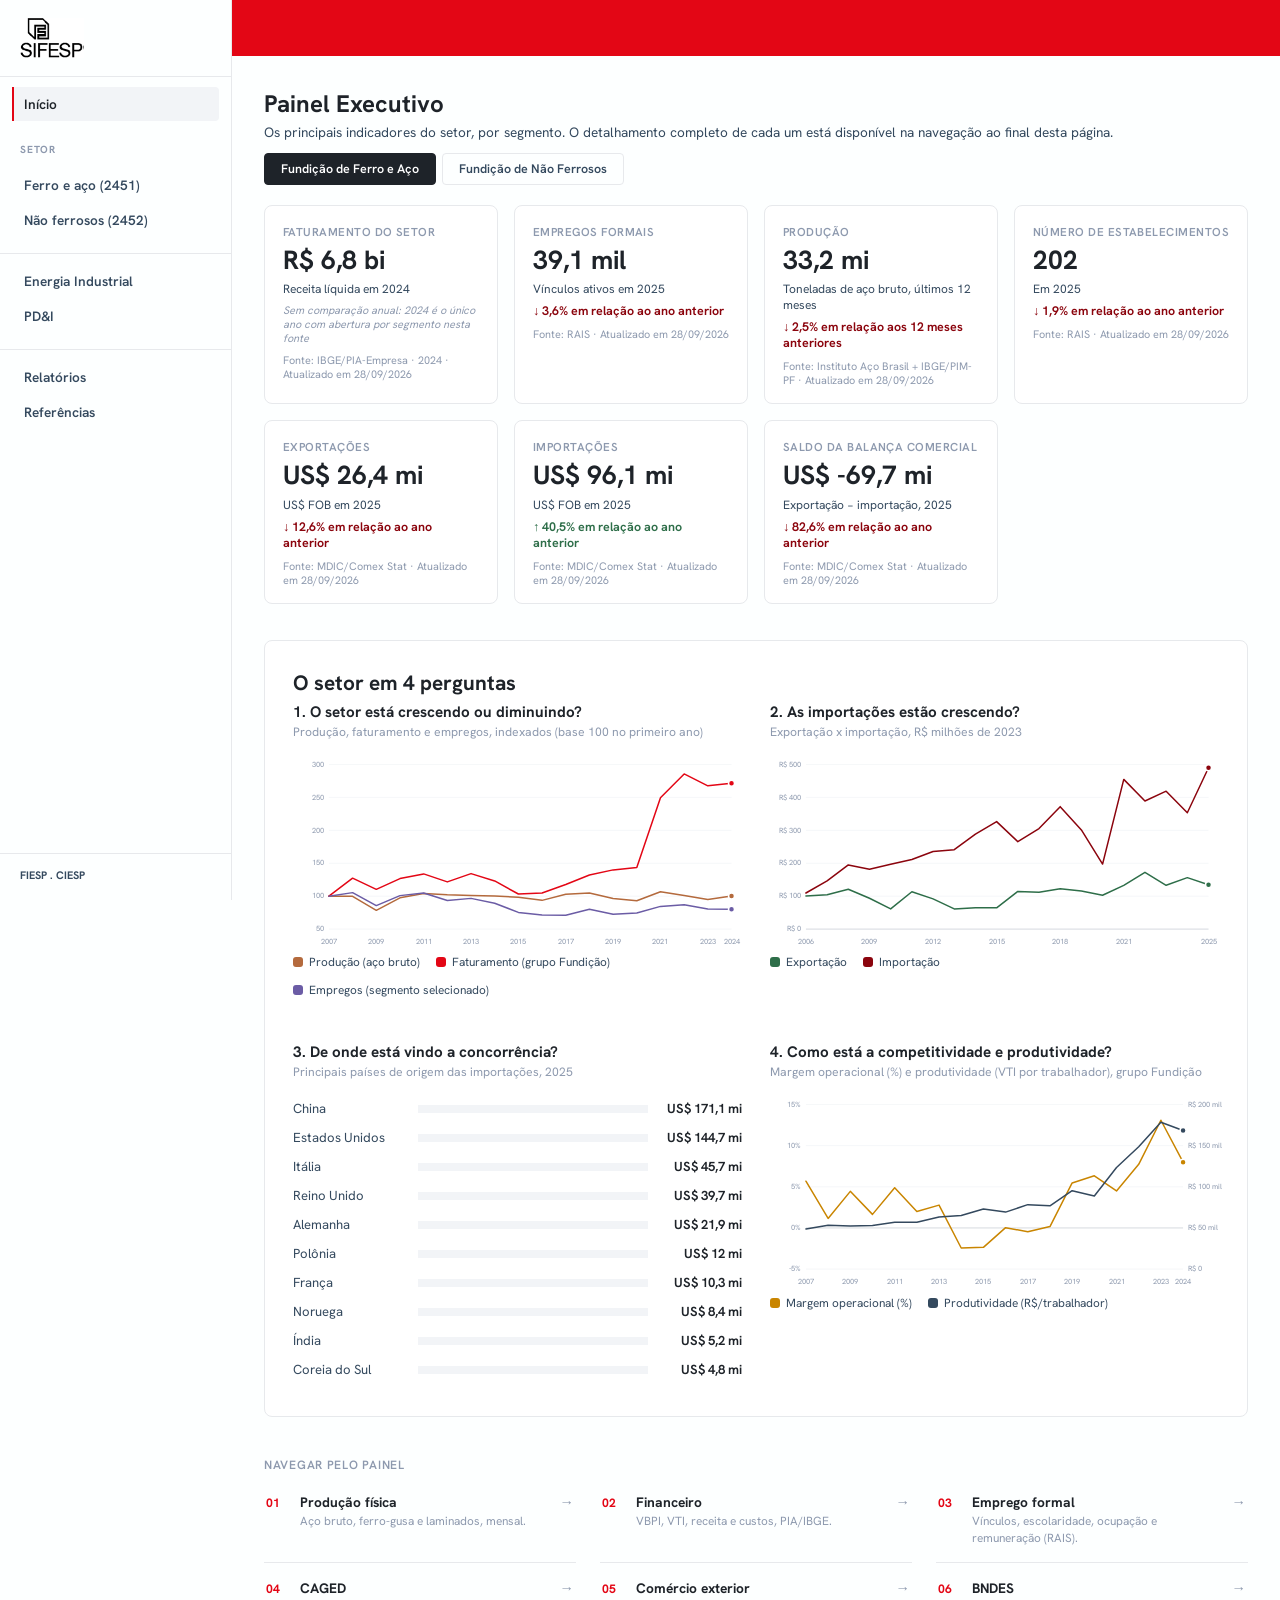
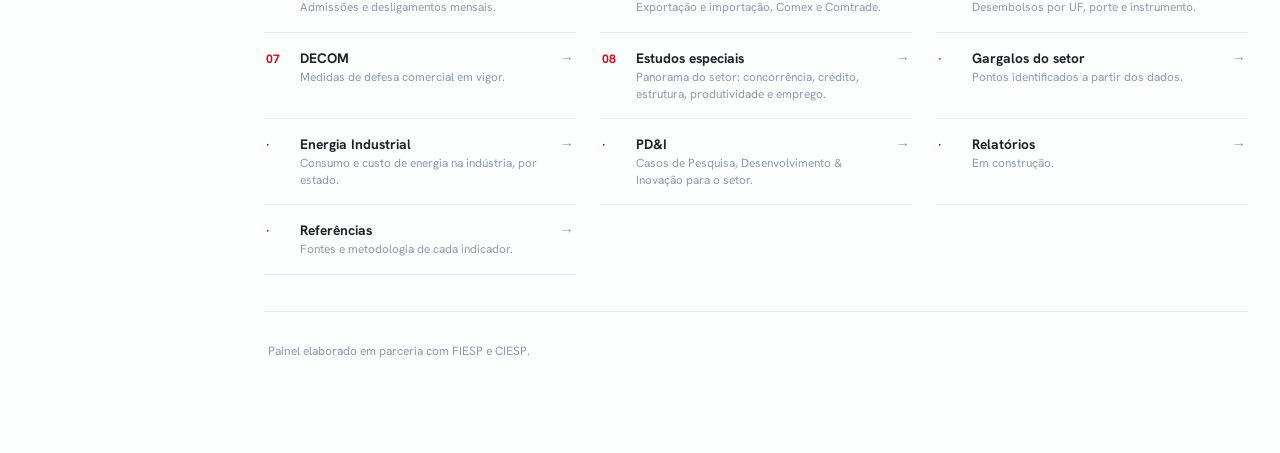
==== commit 27c21faf: "Painel Executivo: remover cartão de Custo de energia e cor do eixo do gráfico 4 Pedido do usuário. C" ====
--- a/index.html
+++ b/index.html
@@ -74,9 +74,6 @@
   </div>
 
   <div class="kpi-grid" id="exec-kpi-grid"></div>
-
-  <div class="exec-menu-title">Indicadores do setor inteiro (não abrem por ferro/aço x não ferrosos)</div>
-  <div class="kpi-grid" id="exec-kpi-grid-geral"></div>
 
   <div class="section" id="exec-charts-section">
     <div class="section-header"><h2>O setor em 4 perguntas</h2></div>
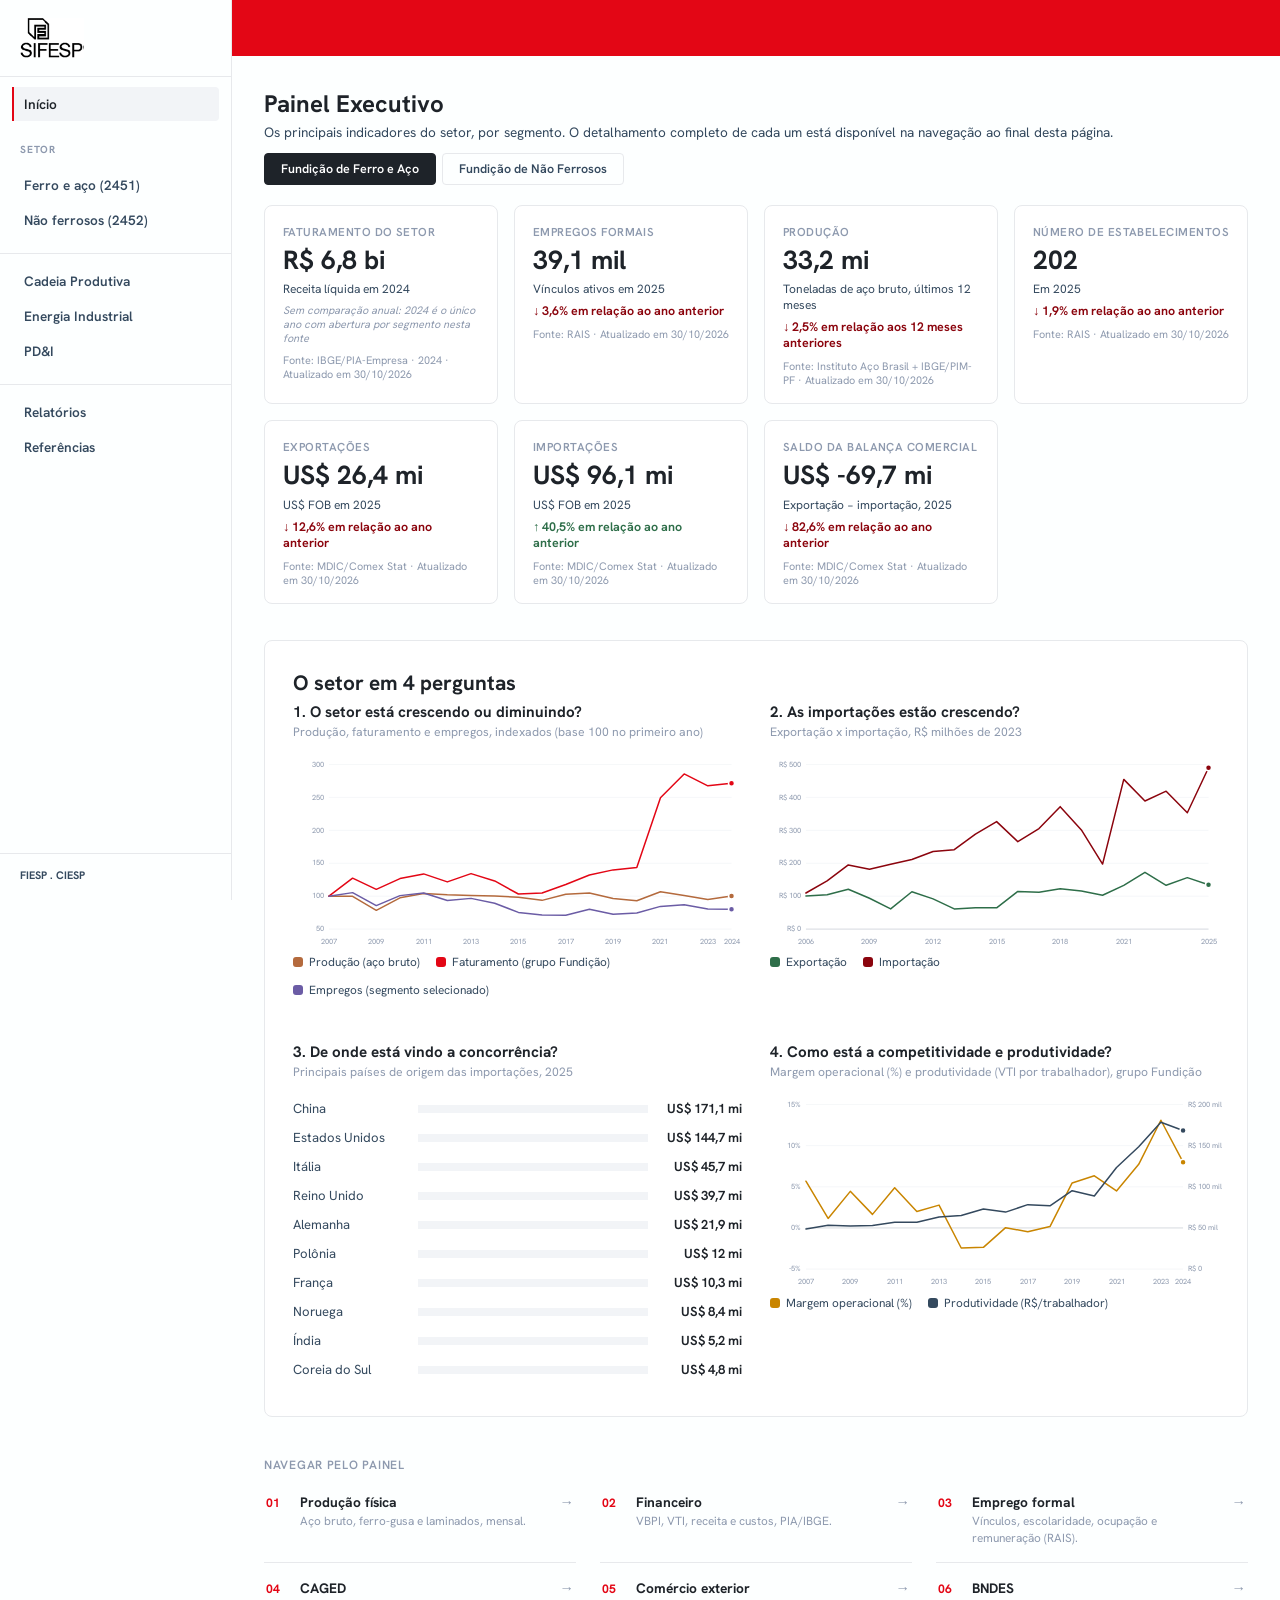
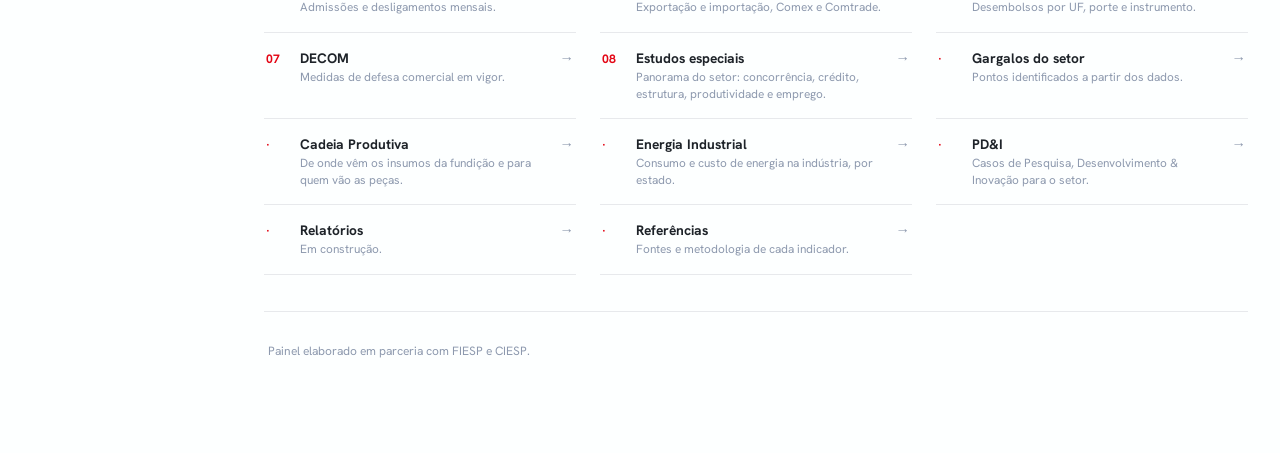
==== commit 343fa220: "Nova aba Cadeia Produtiva: mapa da cadeia da fundição com dados do IBGE - extrair_cadeia.py lê as Ta" ====
--- a/index.html
+++ b/index.html
@@ -39,6 +39,7 @@
   </nav>
 
   <nav class="sidebar-nav sidebar-nav-foot" id="foot-tabs-top" role="tablist" aria-label="Outras seções">
+    <button type="button" data-view="cadeia" role="tab" aria-selected="false">Cadeia Produtiva</button>
     <button type="button" data-view="energia-industrial" role="tab" aria-selected="false">Energia Industrial</button>
     <button type="button" data-view="pdi" role="tab" aria-selected="false">PD&amp;I</button>
   </nav>
@@ -736,6 +737,63 @@
   <p class="dataview-sources">Dados consolidados de fontes públicas (IBGE, RAIS/CAGED, MDIC/Comex Stat, UN Comtrade, BNDES, DECOM/GECEX).</p>
 
 </div><!-- /#data-view -->
+
+<!-- ============ CADEIA PRODUTIVA ============ -->
+<div id="cadeia-view" hidden>
+  <div class="cadeia-hero">
+    <div class="ch-topo">
+      <div>
+        <div class="ch-kicker" id="ch-kicker">Cadeia produtiva da fundição</div>
+        <h2 class="ch-titulo">Do minério à máquina.</h2>
+      </div>
+      <div class="ch-numeros" id="ch-numeros"></div>
+    </div>
+    <div class="ch-mapa-wrap"><div id="cadeia-mapa"></div></div>
+    <div class="ch-dica">Clique num elo para abrir a cadeia a partir dele ↓</div>
+  </div>
+
+  <section class="section">
+    <div class="cadeia-toolbar">
+      <nav class="cadeia-trilha" id="cadeia-trilha" aria-label="Caminho percorrido"></nav>
+      <div class="cadeia-busca">
+        <label for="cadeia-select">Ver a cadeia de</label>
+        <select id="cadeia-select"></select>
+      </div>
+    </div>
+    <div class="exhibit-block">
+      <div class="exhibit-caption">
+        <div class="exhibit-title" id="cadeia-sankey-title">Fornecedores e clientes</div>
+        <div class="exhibit-sub" id="cadeia-sankey-sub"></div>
+      </div>
+      <div class="cadeia-sankey-wrap"><div id="cadeia-sankey"></div></div>
+    </div>
+    <div class="cadeia-ficha" id="cadeia-ficha"></div>
+    <p class="section-note cadeia-nota" id="cadeia-nota"></p>
+  </section>
+
+  <section class="section" id="cadeia-fundidos">
+    <div class="section-header">
+      <h2>Peças fundidas ao longo do tempo</h2>
+    </div>
+    <p class="pdi-note" id="cadeia-leitura"></p>
+    <div class="exhibit-grid">
+      <div class="exhibit">
+        <div id="cadeia-chart-clientes"></div>
+        <div class="exhibit-caption">
+          <div class="exhibit-title">Quem compra as peças fundidas</div>
+          <div class="exhibit-sub">% da demanda total de peças fundidas, por comprador, TRU/IBGE</div>
+        </div>
+      </div>
+      <div class="exhibit">
+        <div id="cadeia-chart-oferta"></div>
+        <div class="exhibit-caption">
+          <div class="exhibit-title">Produção nacional x importação</div>
+          <div class="exhibit-sub">R$ correntes, peças fundidas (produto 24922), TRU/IBGE</div>
+        </div>
+      </div>
+    </div>
+  </section>
+</div><!-- /#cadeia-view -->
 
 <!-- ============ ENERGIA INDUSTRIAL ============ -->
 <div id="energia-industrial-view" hidden>
--- a/css/style.css
+++ b/css/style.css
@@ -490,6 +490,96 @@
 .decom-highlight { font-size: 0.85rem; color: var(--text-secondary); margin: 0 0 16px; }
 .decom-highlight strong { color: var(--text-primary); font-size: 1.15rem; font-weight: 700; }
 
+/* ---------- Cadeia Produtiva ---------- */
+#cadeia-view { padding: 40px 0 60px; }
+#cadeia-view .section-header h2 { flex-shrink: 1; }
+#cadeia-view .pdi-note { font-size: 0.92rem; line-height: 1.75; margin-bottom: 24px; }
+
+/* Painel-herói escuro com o mapa animado: o metal "corre" pelas ligações
+   (traço tracejado com dashoffset animado), a fundição pulsa no centro. */
+.cadeia-hero {
+  position: relative; overflow: hidden;
+  background:
+    radial-gradient(ellipse 55% 70% at 52% 62%, rgba(227, 6, 21, 0.22), transparent 70%),
+    linear-gradient(rgba(255, 255, 255, 0.035) 1px, transparent 1px) 0 0 / 100% 32px,
+    linear-gradient(90deg, rgba(255, 255, 255, 0.035) 1px, transparent 1px) 0 0 / 32px 100%,
+    var(--navy);
+  color: #fdffff; border-radius: var(--radius);
+  padding: 34px 34px 18px; margin-bottom: 24px;
+}
+.ch-topo { display: flex; justify-content: space-between; align-items: flex-end; gap: 24px 40px; flex-wrap: wrap; }
+.ch-kicker { font-size: 0.72rem; font-weight: 700; color: #ff5a63; text-transform: uppercase; letter-spacing: 0.14em; }
+.ch-titulo { font-size: 2.6rem; font-weight: 800; letter-spacing: -0.025em; line-height: 1.02; margin: 8px 0 0; color: #fdffff; }
+.ch-numeros { display: flex; gap: 28px; flex-wrap: wrap; }
+.ch-num { display: flex; flex-direction: column; gap: 4px; max-width: 180px; padding-left: 12px; border-left: 2px solid var(--accent); }
+.ch-num-v { font-size: 1.75rem; font-weight: 800; line-height: 1; font-variant-numeric: tabular-nums; }
+.ch-num-t { font-size: 0.74rem; line-height: 1.35; color: #b5bfcb; }
+.ch-mapa-wrap { overflow-x: auto; margin: 18px -10px 0; }
+.ch-mapa-wrap > div { min-width: 680px; }
+.ch-dica { font-size: 0.72rem; color: #8d99ae; text-align: right; letter-spacing: 0.02em; }
+
+.cm-trilho { fill: none; stroke: rgba(255, 255, 255, 0.09); stroke-linecap: round; transition: stroke .15s; }
+.cm-metal {
+  fill: none; stroke: #ff8a3d; stroke-linecap: round; stroke-dasharray: 0.5 17;
+  filter: drop-shadow(0 0 3px rgba(255, 120, 40, 0.85));
+  animation: cm-flui 1.2s linear infinite;
+}
+@keyframes cm-flui { to { stroke-dashoffset: -17.5; } }
+.cm-lig:hover .cm-trilho { stroke: rgba(255, 138, 61, 0.28); }
+.cm-val { fill: #ffb27a; font-size: 12.5px; font-weight: 700; text-anchor: middle; font-variant-numeric: tabular-nums; }
+.cm-circ { fill: #262d35; stroke: rgba(255, 255, 255, 0.28); stroke-width: 1.5; transition: stroke .15s; }
+.cm-fund .cm-circ { fill: var(--accent); stroke: #ff6b74; stroke-width: 2; }
+.cm-icone { fill: none; stroke: #fdffff; stroke-width: 1.7; stroke-linecap: round; stroke-linejoin: round; pointer-events: none; }
+.cm-rotulo { fill: #fdffff; font-size: 15px; font-weight: 700; }
+.cm-fund .cm-rotulo { font-size: 19px; }
+.cm-sub { fill: #9aa5b4; font-size: 12.5px; font-variant-numeric: tabular-nums; }
+.cm-no.clicavel { cursor: pointer; }
+.cm-no.clicavel:hover .cm-circ, .cm-no.active .cm-circ { stroke: #ff8a3d; stroke-width: 2.5; }
+.cm-no:focus { outline: none; }
+.cm-no:focus-visible .cm-circ { stroke: #fdffff; stroke-width: 3; }
+.cm-pulso { transform-box: fill-box; transform-origin: center; animation: cm-pulsa 2.6s ease-in-out infinite; }
+@keyframes cm-pulsa { 0%, 100% { transform: scale(0.82); opacity: 0.65; } 50% { transform: scale(1.08); opacity: 1; } }
+@media (max-width: 640px) {
+  .cadeia-hero { padding: 24px 18px 14px; }
+  .ch-titulo { font-size: 2rem; }
+  .ch-numeros { gap: 16px; }
+  .ch-num-v { font-size: 1.4rem; }
+  .cadeia-busca { flex-direction: column; align-items: stretch; width: 100%; }
+  .cadeia-busca select { max-width: none; width: 100%; }
+}
+@media (prefers-reduced-motion: reduce) {
+  .cm-metal, .cm-pulso, .sankey-link { animation: none; }
+}
+
+.cadeia-toolbar { display: flex; justify-content: space-between; align-items: center; gap: 16px; flex-wrap: wrap; margin-bottom: 20px; }
+.cadeia-trilha { display: flex; align-items: center; flex-wrap: wrap; gap: 4px; font-size: 0.85rem; }
+.cadeia-crumb { font: inherit; background: none; border: 0; padding: 2px 4px; color: var(--accent-dark); cursor: pointer; border-radius: var(--radius-sm); }
+.cadeia-crumb:hover { color: var(--accent); text-decoration: underline; }
+.cadeia-crumb.atual { color: var(--text-primary); font-weight: 700; cursor: default; }
+.cadeia-crumb-sep { color: var(--text-muted); }
+.cadeia-busca { display: flex; align-items: center; gap: 8px; font-size: 0.78rem; color: var(--text-muted); }
+.cadeia-busca select { font: inherit; font-size: 0.85rem; color: var(--text-primary); padding: 6px 8px; border: 1px solid var(--border); border-radius: var(--radius-sm); background: var(--surface-card); max-width: 280px; }
+
+.cadeia-sankey-wrap { overflow-x: auto; }
+.cadeia-sankey-wrap > div { min-width: 720px; }
+.sankey-link { opacity: 0.32; transition: opacity .12s; animation: sankey-entra .5s ease-out backwards; }
+.sankey-link.hover { opacity: 0.7; }
+@keyframes sankey-entra { from { opacity: 0; } to { opacity: 0.32; } }
+.sankey-link.clickable, .sankey-node.clickable { cursor: pointer; }
+.sankey-node.clickable:hover .sankey-label, .sankey-node.clickable:focus .sankey-label { fill: var(--accent); text-decoration: underline; }
+.sankey-node:focus { outline: none; }
+.sankey-node:focus-visible rect { stroke: var(--accent); stroke-width: 2; }
+.sankey-label { font-size: 12.5px; font-weight: 600; fill: var(--text-primary); }
+.sankey-value { font-size: 11px; fill: var(--text-muted); font-variant-numeric: tabular-nums; }
+.sankey-center-label { font-size: 14px; font-weight: 700; fill: var(--accent); }
+.sankey-header { font-size: 10.5px; font-weight: 700; fill: var(--text-muted); letter-spacing: 0.08em; }
+
+.cadeia-ficha { display: grid; grid-template-columns: repeat(3, 1fr); gap: 12px; margin-top: 28px; }
+.cadeia-ficha .kpi-value { font-size: 1.3rem; }
+@media (max-width: 900px) { .cadeia-ficha { grid-template-columns: repeat(2, 1fr); } }
+@media (max-width: 480px) { .cadeia-ficha { grid-template-columns: 1fr; } }
+.cadeia-nota { margin: 16px 0 0; }
+
 /* ---------- PD&I / Referências (páginas de aba, não mais accordion) ---------- */
 #pdi-view, #referencias-view { padding: 40px 0 60px; }
 .pdi-intro { color: var(--text-secondary); font-size: 0.85rem; line-height: 1.65; }
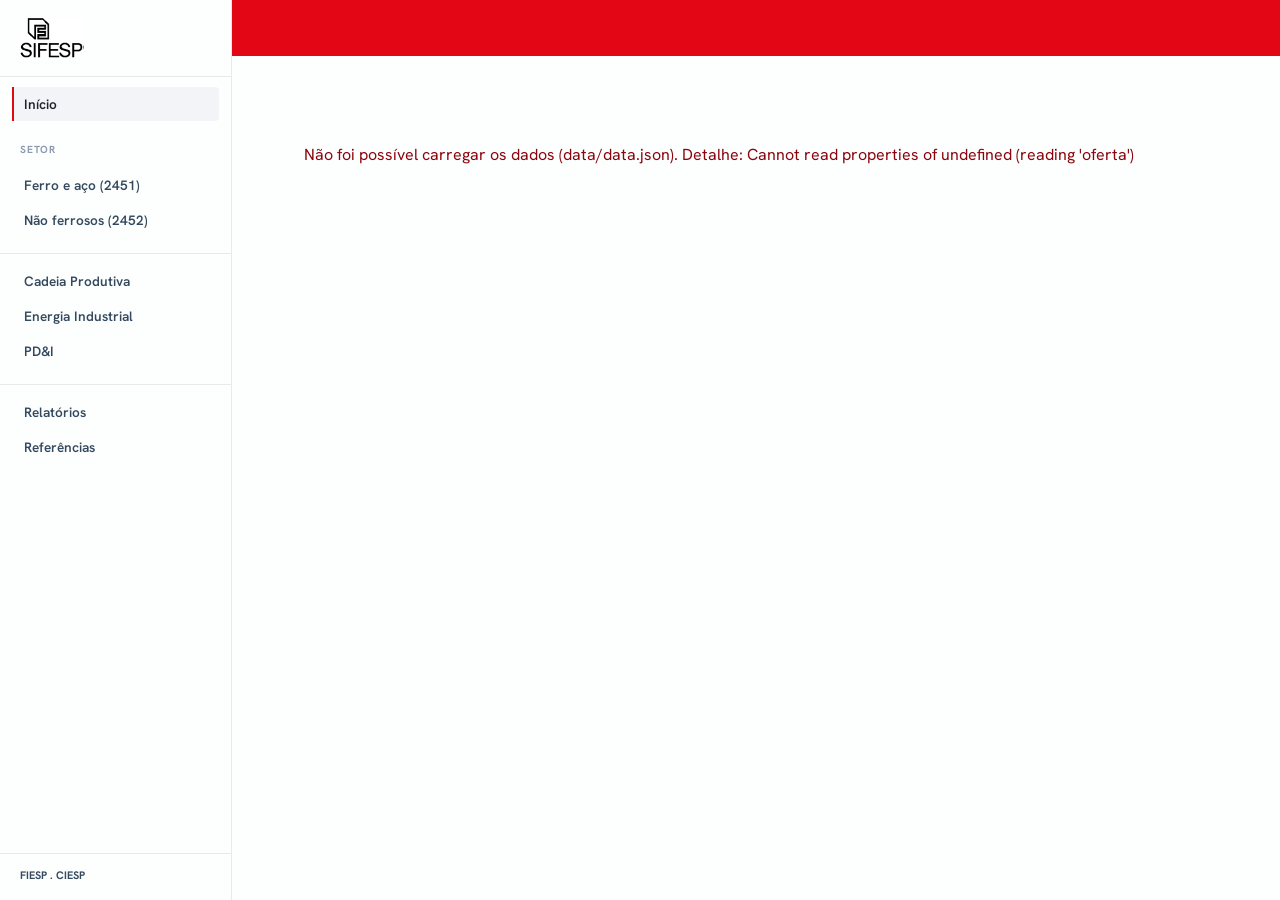
==== commit 29492652: "Cadeia Produtiva: replicável para outro CNAE via cadeia_config.json - Tudo que é específico do setor" ====
--- a/index.html
+++ b/index.html
@@ -5,7 +5,7 @@
 <meta name="viewport" content="width=device-width, initial-scale=1">
 <title>Painel do Setor de Fundição (CNAE 2451/2452)</title>
 <meta name="description" content="Painel executivo do setor de fundição no Brasil: produção, emprego, financeiro, comércio exterior, energia, BNDES e DECOM.">
-<link rel="stylesheet" href="css/style.css">
+<link rel="stylesheet" href="css/style.css?v=dev">
 </head>
 <body>
 
@@ -740,59 +740,30 @@
 
 <!-- ============ CADEIA PRODUTIVA ============ -->
 <div id="cadeia-view" hidden>
-  <div class="cadeia-hero">
-    <div class="ch-topo">
-      <div>
-        <div class="ch-kicker" id="ch-kicker">Cadeia produtiva da fundição</div>
-        <h2 class="ch-titulo">Do minério à máquina.</h2>
-      </div>
-      <div class="ch-numeros" id="ch-numeros"></div>
-    </div>
-    <div class="ch-mapa-wrap"><div id="cadeia-mapa"></div></div>
-    <div class="ch-dica">Clique num elo para abrir a cadeia a partir dele ↓</div>
-  </div>
-
-  <section class="section">
-    <div class="cadeia-toolbar">
+  <header class="cad-cabeca">
+    <div class="cad-chapeu" id="cad-chapeu">Cadeia produtiva</div>
+    <h2 class="cad-titulo" id="cad-titulo"></h2>
+    <p class="cad-linha-fina" id="cad-linha-fina"></p>
+  </header>
+
+  <nav class="cad-elos" id="cad-elos" aria-label="Elos da cadeia"></nav>
+
+  <div class="cad-bloco">
+    <div class="cad-toolbar">
       <nav class="cadeia-trilha" id="cadeia-trilha" aria-label="Caminho percorrido"></nav>
       <div class="cadeia-busca">
         <label for="cadeia-select">Ver a cadeia de</label>
         <select id="cadeia-select"></select>
       </div>
     </div>
-    <div class="exhibit-block">
-      <div class="exhibit-caption">
-        <div class="exhibit-title" id="cadeia-sankey-title">Fornecedores e clientes</div>
-        <div class="exhibit-sub" id="cadeia-sankey-sub"></div>
-      </div>
-      <div class="cadeia-sankey-wrap"><div id="cadeia-sankey"></div></div>
-    </div>
-    <div class="cadeia-ficha" id="cadeia-ficha"></div>
-    <p class="section-note cadeia-nota" id="cadeia-nota"></p>
-  </section>
-
-  <section class="section" id="cadeia-fundidos">
-    <div class="section-header">
-      <h2>Peças fundidas ao longo do tempo</h2>
-    </div>
-    <p class="pdi-note" id="cadeia-leitura"></p>
-    <div class="exhibit-grid">
-      <div class="exhibit">
-        <div id="cadeia-chart-clientes"></div>
-        <div class="exhibit-caption">
-          <div class="exhibit-title">Quem compra as peças fundidas</div>
-          <div class="exhibit-sub">% da demanda total de peças fundidas, por comprador, TRU/IBGE</div>
-        </div>
-      </div>
-      <div class="exhibit">
-        <div id="cadeia-chart-oferta"></div>
-        <div class="exhibit-caption">
-          <div class="exhibit-title">Produção nacional x importação</div>
-          <div class="exhibit-sub">R$ correntes, peças fundidas (produto 24922), TRU/IBGE</div>
-        </div>
-      </div>
-    </div>
-  </section>
+    <div class="cad-sankey-cab">
+      <div class="cad-sankey-titulo" id="cadeia-sankey-title"></div>
+      <div class="cad-sankey-sub" id="cadeia-sankey-sub"></div>
+    </div>
+    <div class="cadeia-sankey-wrap"><div id="cadeia-sankey"></div></div>
+    <p class="cad-resumo" id="cadeia-resumo"></p>
+    <p class="cad-nota" id="cadeia-nota"></p>
+  </div>
 </div><!-- /#cadeia-view -->
 
 <!-- ============ ENERGIA INDUSTRIAL ============ -->
@@ -1016,7 +987,7 @@
 </div>
 </div>
 
-<script src="js/charts.js"></script>
-<script src="js/main.js"></script>
+<script src="js/charts.js?v=dev"></script>
+<script src="js/main.js?v=dev"></script>
 </body>
 </html>
--- a/css/style.css
+++ b/css/style.css
@@ -490,95 +490,86 @@
 .decom-highlight { font-size: 0.85rem; color: var(--text-secondary); margin: 0 0 16px; }
 .decom-highlight strong { color: var(--text-primary); font-size: 1.15rem; font-weight: 700; }
 
-/* ---------- Cadeia Produtiva ---------- */
-#cadeia-view { padding: 40px 0 60px; }
-#cadeia-view .section-header h2 { flex-shrink: 1; }
-#cadeia-view .pdi-note { font-size: 0.92rem; line-height: 1.75; margin-bottom: 24px; }
-
-/* Painel-herói escuro com o mapa animado: o metal "corre" pelas ligações
-   (traço tracejado com dashoffset animado), a fundição pulsa no centro. */
-.cadeia-hero {
-  position: relative; overflow: hidden;
-  background:
-    radial-gradient(ellipse 55% 70% at 52% 62%, rgba(227, 6, 21, 0.22), transparent 70%),
-    linear-gradient(rgba(255, 255, 255, 0.035) 1px, transparent 1px) 0 0 / 100% 32px,
-    linear-gradient(90deg, rgba(255, 255, 255, 0.035) 1px, transparent 1px) 0 0 / 32px 100%,
-    var(--navy);
-  color: #fdffff; border-radius: var(--radius);
-  padding: 34px 34px 18px; margin-bottom: 24px;
-}
-.ch-topo { display: flex; justify-content: space-between; align-items: flex-end; gap: 24px 40px; flex-wrap: wrap; }
-.ch-kicker { font-size: 0.72rem; font-weight: 700; color: #ff5a63; text-transform: uppercase; letter-spacing: 0.14em; }
-.ch-titulo { font-size: 2.6rem; font-weight: 800; letter-spacing: -0.025em; line-height: 1.02; margin: 8px 0 0; color: #fdffff; }
-.ch-numeros { display: flex; gap: 28px; flex-wrap: wrap; }
-.ch-num { display: flex; flex-direction: column; gap: 4px; max-width: 180px; padding-left: 12px; border-left: 2px solid var(--accent); }
-.ch-num-v { font-size: 1.75rem; font-weight: 800; line-height: 1; font-variant-numeric: tabular-nums; }
-.ch-num-t { font-size: 0.74rem; line-height: 1.35; color: #b5bfcb; }
-.ch-mapa-wrap { overflow-x: auto; margin: 18px -10px 0; }
-.ch-mapa-wrap > div { min-width: 680px; }
-.ch-dica { font-size: 0.72rem; color: #8d99ae; text-align: right; letter-spacing: 0.02em; }
-
-.cm-trilho { fill: none; stroke: rgba(255, 255, 255, 0.09); stroke-linecap: round; transition: stroke .15s; }
-.cm-metal {
-  fill: none; stroke: #ff8a3d; stroke-linecap: round; stroke-dasharray: 0.5 17;
-  filter: drop-shadow(0 0 3px rgba(255, 120, 40, 0.85));
-  animation: cm-flui 1.2s linear infinite;
-}
-@keyframes cm-flui { to { stroke-dashoffset: -17.5; } }
-.cm-lig:hover .cm-trilho { stroke: rgba(255, 138, 61, 0.28); }
-.cm-val { fill: #ffb27a; font-size: 12.5px; font-weight: 700; text-anchor: middle; font-variant-numeric: tabular-nums; }
-.cm-circ { fill: #262d35; stroke: rgba(255, 255, 255, 0.28); stroke-width: 1.5; transition: stroke .15s; }
-.cm-fund .cm-circ { fill: var(--accent); stroke: #ff6b74; stroke-width: 2; }
-.cm-icone { fill: none; stroke: #fdffff; stroke-width: 1.7; stroke-linecap: round; stroke-linejoin: round; pointer-events: none; }
-.cm-rotulo { fill: #fdffff; font-size: 15px; font-weight: 700; }
-.cm-fund .cm-rotulo { font-size: 19px; }
-.cm-sub { fill: #9aa5b4; font-size: 12.5px; font-variant-numeric: tabular-nums; }
-.cm-no.clicavel { cursor: pointer; }
-.cm-no.clicavel:hover .cm-circ, .cm-no.active .cm-circ { stroke: #ff8a3d; stroke-width: 2.5; }
-.cm-no:focus { outline: none; }
-.cm-no:focus-visible .cm-circ { stroke: #fdffff; stroke-width: 3; }
-.cm-pulso { transform-box: fill-box; transform-origin: center; animation: cm-pulsa 2.6s ease-in-out infinite; }
-@keyframes cm-pulsa { 0%, 100% { transform: scale(0.82); opacity: 0.65; } 50% { transform: scale(1.08); opacity: 1; } }
-@media (max-width: 640px) {
-  .cadeia-hero { padding: 24px 18px 14px; }
-  .ch-titulo { font-size: 2rem; }
-  .ch-numeros { gap: 16px; }
-  .ch-num-v { font-size: 1.4rem; }
-  .cadeia-busca { flex-direction: column; align-items: stretch; width: 100%; }
-  .cadeia-busca select { max-width: none; width: 100%; }
-}
-@media (prefers-reduced-motion: reduce) {
-  .cm-metal, .cm-pulso, .sankey-link { animation: none; }
-}
-
-.cadeia-toolbar { display: flex; justify-content: space-between; align-items: center; gap: 16px; flex-wrap: wrap; margin-bottom: 20px; }
-.cadeia-trilha { display: flex; align-items: center; flex-wrap: wrap; gap: 4px; font-size: 0.85rem; }
-.cadeia-crumb { font: inherit; background: none; border: 0; padding: 2px 4px; color: var(--accent-dark); cursor: pointer; border-radius: var(--radius-sm); }
+/* ---------- Cadeia Produtiva ----------
+   Página aberta, sem cartões nem molduras: texto e gráfico direto no fundo,
+   separados por fios finos (linguagem de infográfico de jornal). */
+#cadeia-view { padding: 44px 0 60px; max-width: 1080px; margin: 0 auto; }
+
+.cad-chapeu { font-size: 0.72rem; font-weight: 700; color: var(--accent); text-transform: uppercase; letter-spacing: 0.12em; }
+.cad-titulo { font-size: 2.3rem; font-weight: 800; letter-spacing: -0.02em; line-height: 1.08; margin: 6px 0 12px; color: var(--text-primary); }
+.cad-linha-fina { font-size: 1.12rem; line-height: 1.6; color: var(--text-secondary); max-width: 760px; margin: 0; }
+.cad-linha-fina b { color: var(--text-primary); font-weight: 800; }
+
+.cad-elos { display: flex; align-items: center; flex-wrap: wrap; gap: 8px 10px; margin: 32px 0 0; padding: 14px 0; border-top: 2px solid var(--text-primary); border-bottom: 1px solid var(--border); }
+.cad-elos-chamada { font-size: 0.78rem; font-weight: 600; color: var(--text-muted); margin-right: 4px; }
+.cad-elo-grupo { display: inline-flex; align-items: center; flex-wrap: wrap; gap: 6px; }
+.cad-elo-seta { color: var(--text-muted); }
+.cad-elo-rotulo { font-size: 0.7rem; font-weight: 600; color: var(--text-muted); text-transform: uppercase; letter-spacing: 0.06em; margin-right: 2px; }
+/* Etiqueta com borda: precisa parecer clicável sem virar cartão. */
+.cad-elo {
+  font: inherit; font-size: 0.86rem; font-weight: 600; color: var(--text-primary);
+  background: var(--surface-card); border: 1px solid var(--baseline); border-radius: 999px;
+  padding: 5px 13px; cursor: pointer; transition: border-color .12s, color .12s, background .12s;
+}
+.cad-elo:hover { border-color: var(--accent); color: var(--accent); }
+.cad-elo:focus { outline: none; }
+.cad-elo:focus-visible { outline: 2px solid var(--accent); outline-offset: 2px; }
+.cad-elo.principal { font-weight: 800; }
+.cad-elo.ativo, .cad-elo.ativo:hover { background: var(--accent); border-color: var(--accent); color: #fff; }
+
+.cad-bloco { padding: 28px 0 8px; }
+.cad-bloco + .cad-bloco { margin-top: 28px; border-top: 2px solid var(--text-primary); }
+.cad-toolbar { display: flex; justify-content: space-between; align-items: center; gap: 12px 16px; flex-wrap: wrap; min-height: 32px; margin-bottom: 8px; }
+.cadeia-trilha { display: flex; align-items: center; flex-wrap: wrap; gap: 4px; font-size: 0.82rem; }
+.cadeia-crumb { font: inherit; background: none; border: 0; padding: 2px 4px; color: var(--accent-dark); cursor: pointer; }
 .cadeia-crumb:hover { color: var(--accent); text-decoration: underline; }
 .cadeia-crumb.atual { color: var(--text-primary); font-weight: 700; cursor: default; }
 .cadeia-crumb-sep { color: var(--text-muted); }
-.cadeia-busca { display: flex; align-items: center; gap: 8px; font-size: 0.78rem; color: var(--text-muted); }
-.cadeia-busca select { font: inherit; font-size: 0.85rem; color: var(--text-primary); padding: 6px 8px; border: 1px solid var(--border); border-radius: var(--radius-sm); background: var(--surface-card); max-width: 280px; }
-
-.cadeia-sankey-wrap { overflow-x: auto; }
+.cadeia-busca { display: flex; align-items: center; gap: 8px; font-size: 0.78rem; color: var(--text-muted); margin-left: auto; }
+.cadeia-busca select { font: inherit; font-size: 0.85rem; color: var(--text-primary); padding: 5px 8px; border: 1px solid var(--border); border-radius: var(--radius-sm); background: var(--surface-card); max-width: 280px; }
+
+.cad-sankey-titulo { font-size: 1.5rem; font-weight: 800; letter-spacing: -0.01em; color: var(--text-primary); }
+.cad-sankey-sub { font-size: 0.8rem; color: var(--text-muted); margin-top: 2px; }
+.cadeia-sankey-wrap { overflow-x: auto; margin-top: 8px; }
 .cadeia-sankey-wrap > div { min-width: 720px; }
-.sankey-link { opacity: 0.32; transition: opacity .12s; animation: sankey-entra .5s ease-out backwards; }
-.sankey-link.hover { opacity: 0.7; }
-@keyframes sankey-entra { from { opacity: 0; } to { opacity: 0.32; } }
+/* Nunca mais alto que a tela: se passar, o SVG encolhe inteiro e centraliza. */
+.cadeia-sankey-wrap .sankey-svg { max-height: 72vh; }
+
+.sankey-link { opacity: 0.38; transition: opacity .15s; }
+.sankey-svg.foco .sankey-link { opacity: 0.1; }
+.sankey-svg.foco .sankey-link.ativo { opacity: 0.75; }
+.sankey-svg.foco .sankey-node:not(.ativo) text { opacity: 0.35; }
 .sankey-link.clickable, .sankey-node.clickable { cursor: pointer; }
 .sankey-node.clickable:hover .sankey-label, .sankey-node.clickable:focus .sankey-label { fill: var(--accent); text-decoration: underline; }
 .sankey-node:focus { outline: none; }
 .sankey-node:focus-visible rect { stroke: var(--accent); stroke-width: 2; }
-.sankey-label { font-size: 12.5px; font-weight: 600; fill: var(--text-primary); }
-.sankey-value { font-size: 11px; fill: var(--text-muted); font-variant-numeric: tabular-nums; }
-.sankey-center-label { font-size: 14px; font-weight: 700; fill: var(--accent); }
-.sankey-header { font-size: 10.5px; font-weight: 700; fill: var(--text-muted); letter-spacing: 0.08em; }
-
-.cadeia-ficha { display: grid; grid-template-columns: repeat(3, 1fr); gap: 12px; margin-top: 28px; }
-.cadeia-ficha .kpi-value { font-size: 1.3rem; }
-@media (max-width: 900px) { .cadeia-ficha { grid-template-columns: repeat(2, 1fr); } }
-@media (max-width: 480px) { .cadeia-ficha { grid-template-columns: 1fr; } }
-.cadeia-nota { margin: 16px 0 0; }
+.sankey-value { font-size: 15px; font-weight: 800; fill: var(--text-primary); font-variant-numeric: tabular-nums; }
+.sankey-label { font-size: 12px; fill: var(--text-secondary); }
+.sankey-center-label { font-size: 15px; font-weight: 800; fill: var(--text-primary); letter-spacing: 0.05em; }
+.sankey-fio { stroke: var(--text-primary); stroke-width: 1; }
+.sankey-header { font-size: 10.5px; font-weight: 700; fill: var(--text-muted); letter-spacing: 0.1em; }
+
+.cad-resumo { display: flex; flex-wrap: wrap; gap: 6px 0; margin: 18px 0 0; padding: 12px 0; border-top: 1px solid var(--border); border-bottom: 1px solid var(--border); font-size: 0.85rem; color: var(--text-muted); }
+.cad-resumo-item { padding: 0 16px; border-left: 1px solid var(--border); }
+.cad-resumo-item:first-child { padding-left: 0; border-left: 0; }
+.cad-resumo-item b { color: var(--text-primary); font-weight: 800; margin-left: 4px; }
+button.cad-resumo-item { font: inherit; background: none; border-top: 0; border-right: 0; border-bottom: 0; cursor: pointer; color: var(--accent-dark); }
+button.cad-resumo-item:hover { color: var(--accent); }
+.cad-nota { font-size: 0.72rem; color: var(--text-muted); line-height: 1.55; margin: 12px 0 0; max-width: 860px; }
+
+.area-faixa { opacity: 0.9; }
+.area-borda { stroke: var(--surface-1); stroke-width: 1.2; }
+.area-rotulo { font-size: 11.5px; fill: var(--text-secondary); }
+.area-rotulo-v { font-weight: 800; fill: var(--text-primary); font-variant-numeric: tabular-nums; }
+.area-guia { stroke: var(--text-primary); stroke-width: 1; stroke-dasharray: 2 3; }
+
+@media (max-width: 640px) {
+  .cad-titulo { font-size: 1.8rem; }
+  .cad-linha-fina { font-size: 1rem; }
+  .cadeia-busca { flex-direction: column; align-items: stretch; width: 100%; margin-left: 0; }
+  .cadeia-busca select { max-width: none; width: 100%; }
+  .cad-resumo-item { padding: 0 10px; }
+}
 
 /* ---------- PD&I / Referências (páginas de aba, não mais accordion) ---------- */
 #pdi-view, #referencias-view { padding: 40px 0 60px; }
